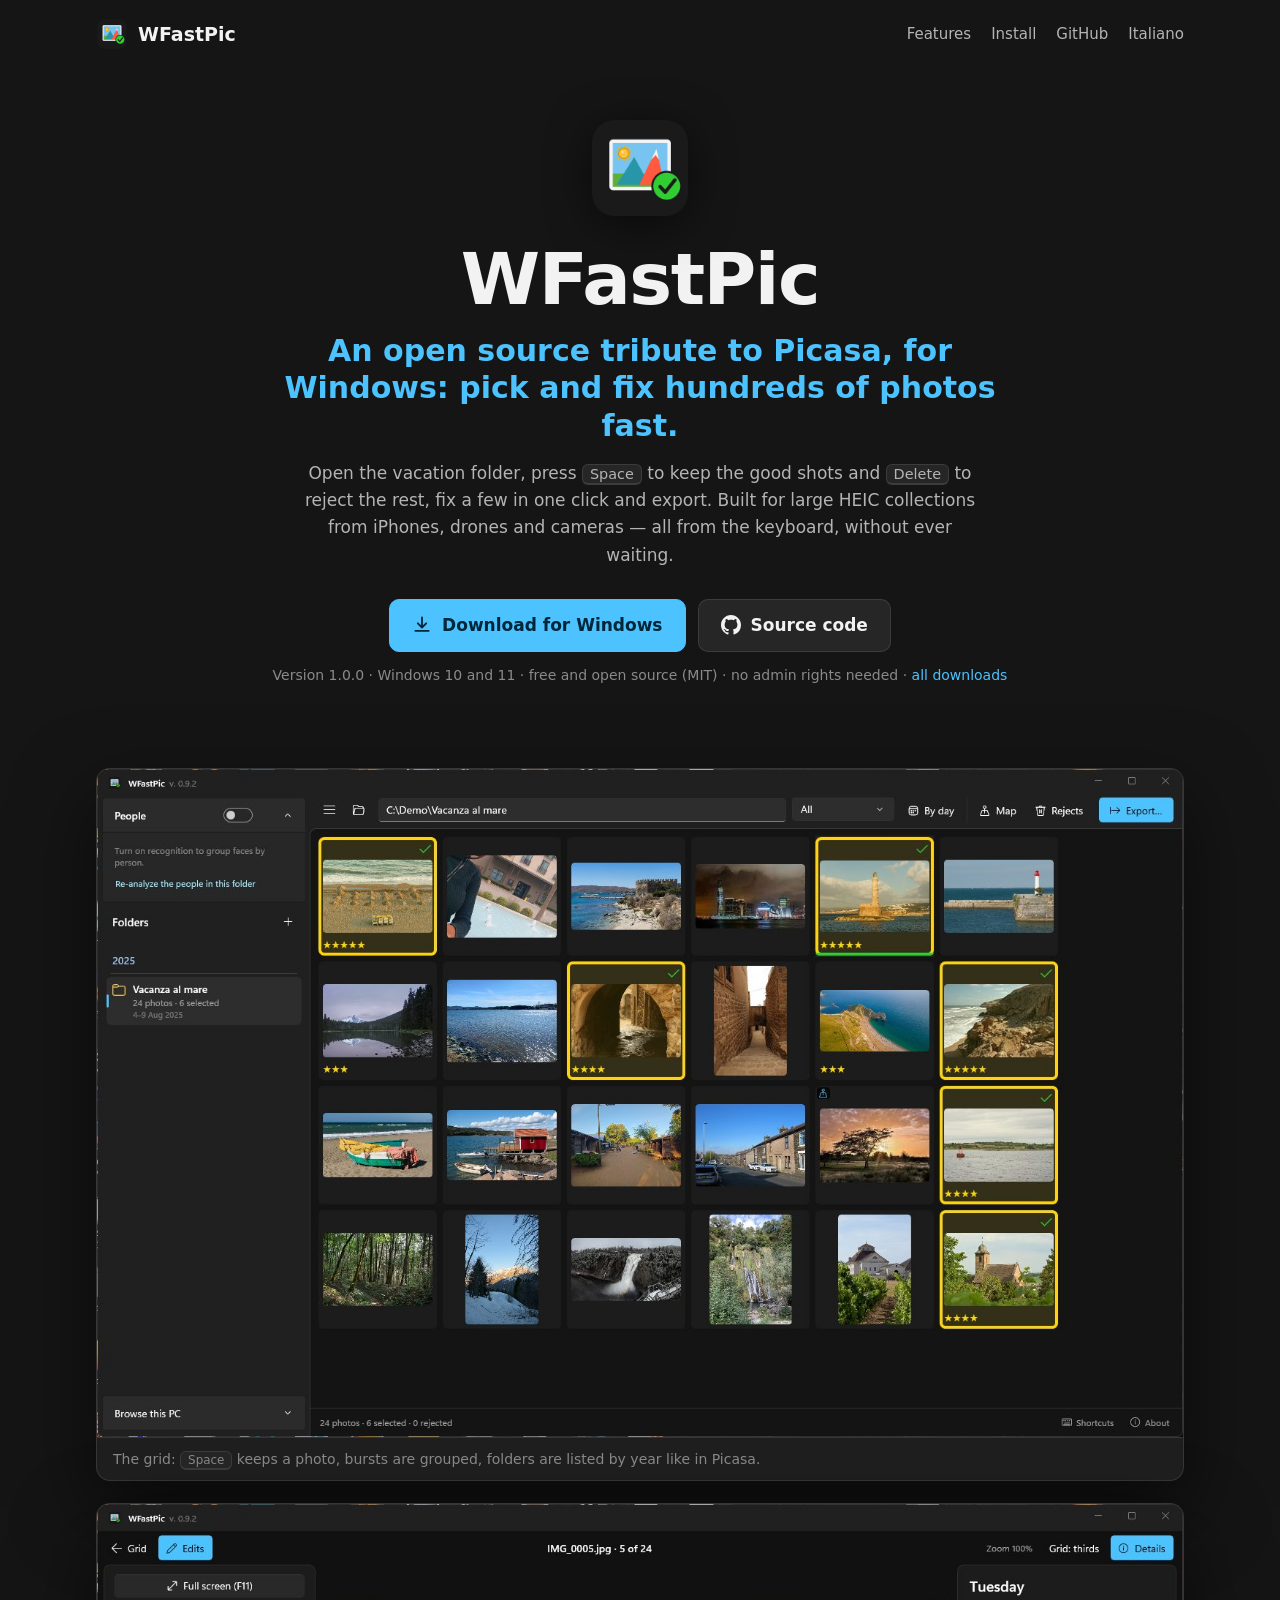
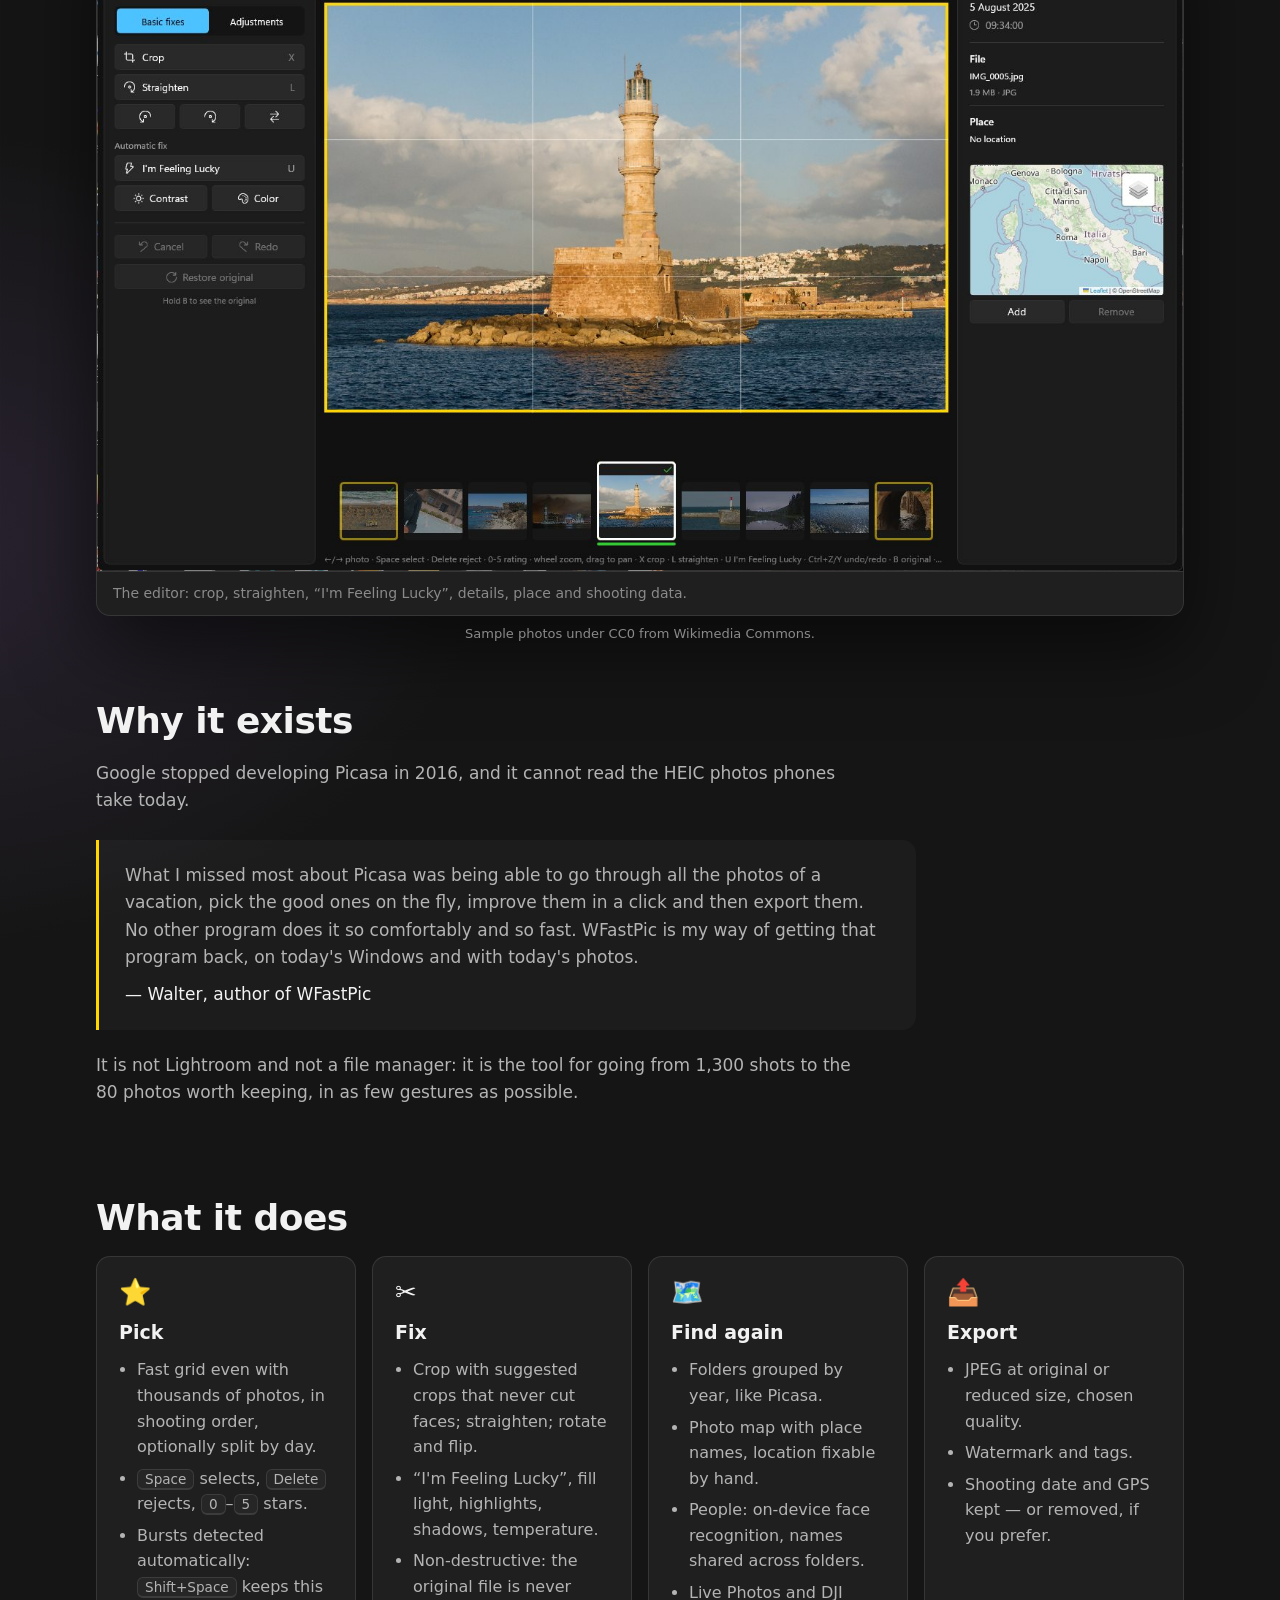
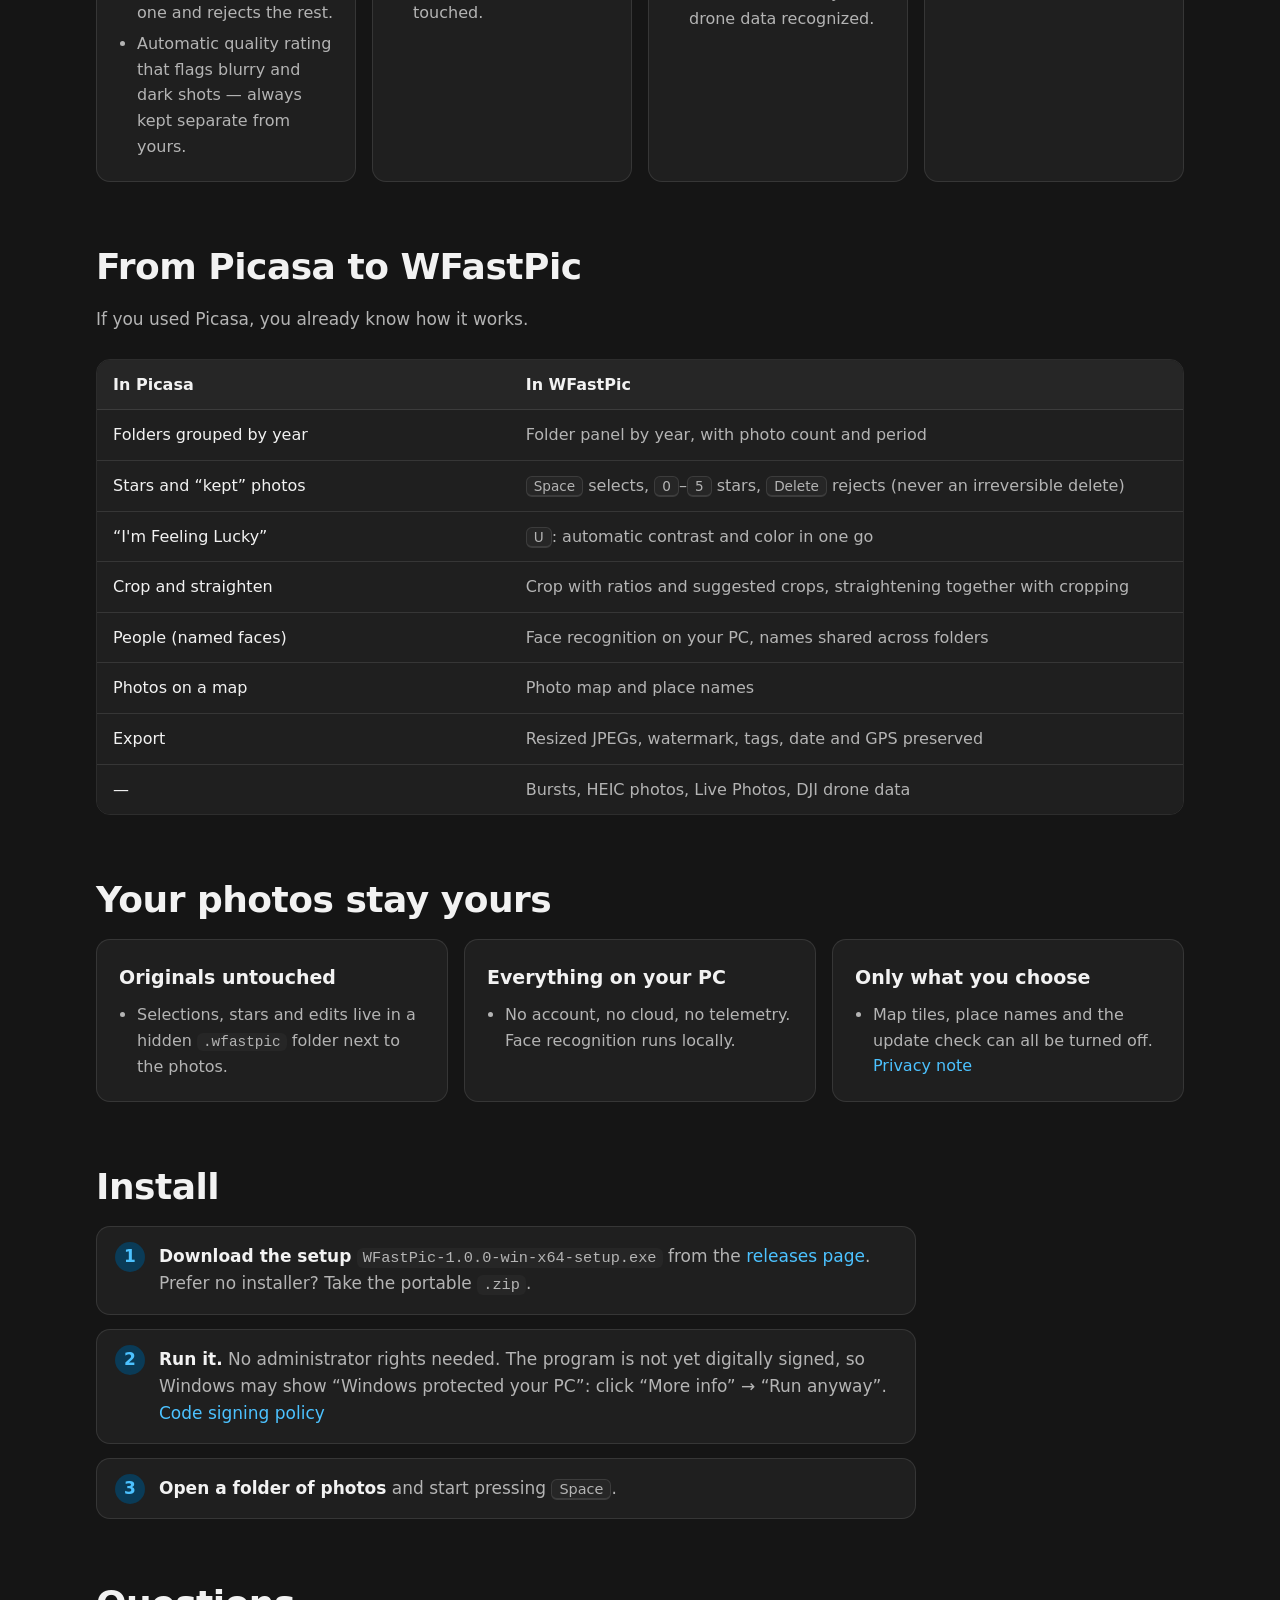
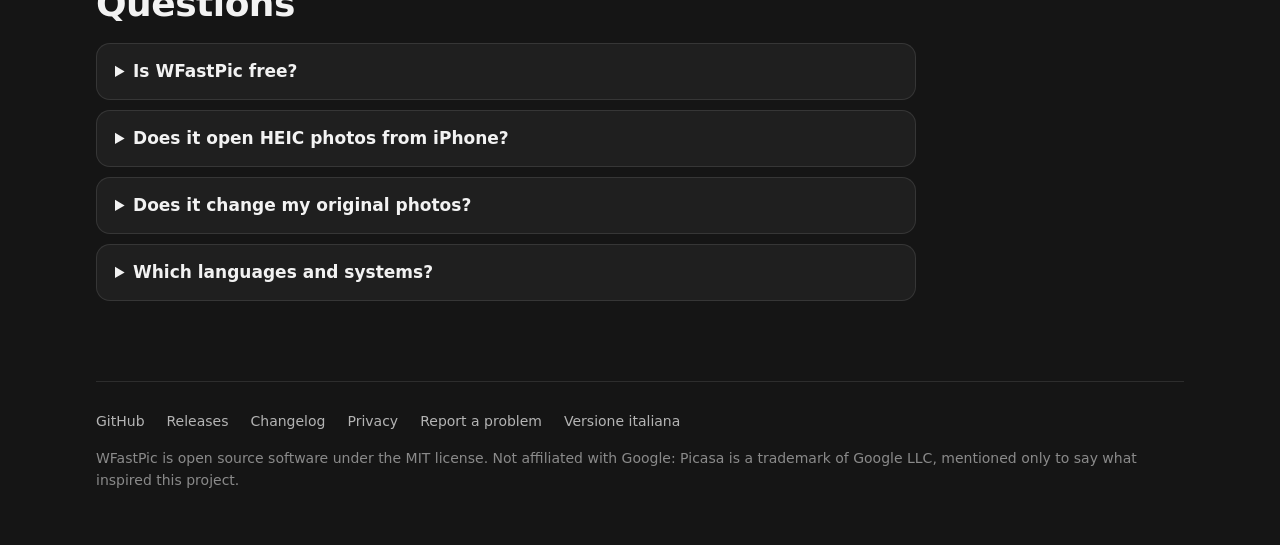
==== index.html @ cd2a47a8 "Sito statico wfastpic.walterdev.eu (EN/IT) Branch orfano con solo il sito, servito dal webhook del V" ====
<!doctype html>
<html lang="en">
<head>
<meta charset="utf-8">
<meta name="viewport" content="width=device-width, initial-scale=1">
<title>WFastPic – Free Picasa alternative for Windows, fast HEIC photo culling</title>
<meta name="description" content="WFastPic is a free, open source tribute to Google Picasa for Windows 10 and 11: pick the best of hundreds of HEIC photos with the keyboard, fix them in one click and export. No account, no cloud.">
<link rel="canonical" href="https://wfastpic.walterdev.eu/">
<link rel="alternate" hreflang="en" href="https://wfastpic.walterdev.eu/">
<link rel="alternate" hreflang="it" href="https://wfastpic.walterdev.eu/it/">
<link rel="alternate" hreflang="x-default" href="https://wfastpic.walterdev.eu/">
<link rel="icon" href="img/icon.ico" sizes="any">
<link rel="icon" href="img/icon-256.png" type="image/png">
<link rel="apple-touch-icon" href="img/icon-256.png">
<meta name="theme-color" content="#151515">
<meta property="og:type" content="website">
<meta property="og:site_name" content="WFastPic">
<meta property="og:title" content="WFastPic – Free Picasa alternative for Windows">
<meta property="og:description" content="Pick and fix hundreds of HEIC photos fast, from the keyboard. Open source, for Windows 10 and 11.">
<meta property="og:url" content="https://wfastpic.walterdev.eu/">
<meta property="og:image" content="https://wfastpic.walterdev.eu/img/social-preview.jpg">
<meta property="og:image:width" content="1280">
<meta property="og:image:height" content="640">
<meta property="og:locale" content="en_GB">
<meta property="og:locale:alternate" content="it_IT">
<meta name="twitter:card" content="summary_large_image">
<link rel="stylesheet" href="style.css">
<script type="application/ld+json">
{
  "@context": "https://schema.org",
  "@type": "SoftwareApplication",
  "name": "WFastPic",
  "alternateName": "W FastPic",
  "description": "Free, open source tribute to Google Picasa for Windows: fast photo culling, quick fixes and export for large HEIC photo collections.",
  "applicationCategory": "MultimediaApplication",
  "applicationSubCategory": "Photo viewer and organizer",
  "operatingSystem": "Windows 10, Windows 11",
  "softwareVersion": "1.0.0",
  "url": "https://wfastpic.walterdev.eu/",
  "downloadUrl": "https://github.com/Walt7/WFastPic/releases/latest",
  "installUrl": "https://github.com/Walt7/WFastPic/releases/latest",
  "codeRepository": "https://github.com/Walt7/WFastPic",
  "license": "https://opensource.org/licenses/MIT",
  "isAccessibleForFree": true,
  "inLanguage": ["en", "it"],
  "image": "https://wfastpic.walterdev.eu/img/icon-512.png",
  "screenshot": [
    "https://wfastpic.walterdev.eu/img/screenshot-en-griglia.jpg",
    "https://wfastpic.walterdev.eu/img/screenshot-en-editor.jpg"
  ],
  "offers": { "@type": "Offer", "price": "0", "priceCurrency": "EUR" },
  "author": { "@type": "Person", "name": "Walter", "url": "https://github.com/Walt7" }
}
</script>
</head>
<body>
<div class="contenitore">

<header class="barra">
  <a class="marchio" href="./"><img src="img/icon-256.png" width="32" height="32" alt="">WFastPic</a>
  <nav>
    <a class="facoltativo" href="#features">Features</a>
    <a class="facoltativo" href="#install">Install</a>
    <a href="https://github.com/Walt7/WFastPic">GitHub</a>
    <a href="it/" hreflang="it" lang="it">Italiano</a>
  </nav>
</header>

<main>
<div class="apertura">
  <img class="logo" src="img/icon-512.png" width="104" height="104" alt="WFastPic logo">
  <h1>WFastPic</h1>
  <p class="slogan">An open source tribute to Picasa, for Windows: pick and fix hundreds of photos fast.</p>
  <p class="sotto">Open the vacation folder, press <kbd>Space</kbd> to keep the good shots and <kbd>Delete</kbd> to reject the rest, fix a few in one click and export. Built for large HEIC collections from iPhones, drones and cameras — all from the keyboard, without ever waiting.</p>
  <div class="azioni">
    <a class="pulsante primario" href="https://github.com/Walt7/WFastPic/releases/download/v1.0.0/WFastPic-1.0.0-win-x64-setup.exe">
      <svg viewBox="0 0 24 24" fill="none" stroke="currentColor" stroke-width="2.2" stroke-linecap="round" stroke-linejoin="round" aria-hidden="true"><path d="M12 3v12m0 0-5-5m5 5 5-5M4 19h16"/></svg>
      Download for Windows
    </a>
    <a class="pulsante" href="https://github.com/Walt7/WFastPic">
      <svg viewBox="0 0 16 16" fill="currentColor" aria-hidden="true"><path d="M8 0C3.58 0 0 3.58 0 8c0 3.54 2.29 6.53 5.47 7.59.4.07.55-.17.55-.38 0-.19-.01-.82-.01-1.49-2.01.37-2.53-.49-2.69-.94-.09-.23-.48-.94-.82-1.13-.28-.15-.68-.52-.01-.53.63-.01 1.08.58 1.23.82.72 1.21 1.87.87 2.33.66.07-.52.28-.87.51-1.07-1.78-.2-3.64-.89-3.64-3.95 0-.87.31-1.59.82-2.15-.08-.2-.36-1.02.08-2.12 0 0 .67-.21 2.2.82.64-.18 1.32-.27 2-.27.68 0 1.36.09 2 .27 1.53-1.04 2.2-.82 2.2-.82.44 1.1.16 1.92.08 2.12.51.56.82 1.27.82 2.15 0 3.07-1.87 3.75-3.65 3.95.29.25.54.73.54 1.48 0 1.07-.01 1.93-.01 2.2 0 .21.15.46.55.38A8.013 8.013 0 0 0 16 8c0-4.42-3.58-8-8-8Z"/></svg>
      Source code
    </a>
  </div>
  <p class="dettagli-download">Version 1.0.0 · Windows 10 and 11 · free and open source (MIT) · no admin rights needed · <a href="https://github.com/Walt7/WFastPic/releases/latest">all downloads</a></p>
</div>

<div class="schermate">
  <figure class="schermata">
    <img src="img/screenshot-en-griglia.jpg" width="1486" height="913" alt="WFastPic grid: selected photos outlined in yellow, star ratings and the folders panel grouped by year">
    <figcaption>The grid: <kbd>Space</kbd> keeps a photo, bursts are grouped, folders are listed by year like in Picasa.</figcaption>
  </figure>
  <figure class="schermata">
    <img src="img/screenshot-en-editor.jpg" width="1486" height="913" loading="lazy" alt="WFastPic editor: edits panel on the left, photo details and mini-map on the right, thumbnail strip below">
    <figcaption>The editor: crop, straighten, “I'm Feeling Lucky”, details, place and shooting data.</figcaption>
  </figure>
</div>
<p class="crediti">Sample photos under CC0 from Wikimedia Commons.</p>

<section id="why">
  <h2>Why it exists</h2>
  <p class="intro">Google stopped developing Picasa in 2016, and it cannot read the HEIC photos phones take today.</p>
  <blockquote class="citazione">
    What I missed most about Picasa was being able to go through all the photos of a vacation, pick the good ones on the fly, improve them in a click and then export them. No other program does it so comfortably and so fast. WFastPic is my way of getting that program back, on today's Windows and with today's photos.
    <cite>— Walter, author of WFastPic</cite>
  </blockquote>
  <p class="intro" style="margin-top:22px">It is not Lightroom and not a file manager: it is the tool for going from 1,300 shots to the 80 photos worth keeping, in as few gestures as possible.</p>
</section>

<section id="features">
  <h2>What it does</h2>
  <div class="schede">
    <div class="scheda">
      <div class="icona" aria-hidden="true">⭐</div>
      <h3>Pick</h3>
      <ul>
        <li>Fast grid even with thousands of photos, in shooting order, optionally split by day.</li>
        <li><kbd>Space</kbd> selects, <kbd>Delete</kbd> rejects, <kbd>0</kbd>–<kbd>5</kbd> stars.</li>
        <li>Bursts detected automatically: <kbd>Shift+Space</kbd> keeps this one and rejects the rest.</li>
        <li>Automatic quality rating that flags blurry and dark shots — always kept separate from yours.</li>
      </ul>
    </div>
    <div class="scheda">
      <div class="icona" aria-hidden="true">✂️</div>
      <h3>Fix</h3>
      <ul>
        <li>Crop with suggested crops that never cut faces; straighten; rotate and flip.</li>
        <li>“I'm Feeling Lucky”, fill light, highlights, shadows, temperature.</li>
        <li>Non-destructive: the original file is never touched.</li>
      </ul>
    </div>
    <div class="scheda">
      <div class="icona" aria-hidden="true">🗺️</div>
      <h3>Find again</h3>
      <ul>
        <li>Folders grouped by year, like Picasa.</li>
        <li>Photo map with place names, location fixable by hand.</li>
        <li>People: on-device face recognition, names shared across folders.</li>
        <li>Live Photos and DJI drone data recognized.</li>
      </ul>
    </div>
    <div class="scheda">
      <div class="icona" aria-hidden="true">📤</div>
      <h3>Export</h3>
      <ul>
        <li>JPEG at original or reduced size, chosen quality.</li>
        <li>Watermark and tags.</li>
        <li>Shooting date and GPS kept — or removed, if you prefer.</li>
      </ul>
    </div>
  </div>
</section>

<section id="picasa">
  <h2>From Picasa to WFastPic</h2>
  <p class="intro">If you used Picasa, you already know how it works.</p>
  <div class="tabella-scorre">
    <table>
      <thead><tr><th>In Picasa</th><th>In WFastPic</th></tr></thead>
      <tbody>
        <tr><td>Folders grouped by year</td><td>Folder panel by year, with photo count and period</td></tr>
        <tr><td>Stars and “kept” photos</td><td><kbd>Space</kbd> selects, <kbd>0</kbd>–<kbd>5</kbd> stars, <kbd>Delete</kbd> rejects (never an irreversible delete)</td></tr>
        <tr><td>“I'm Feeling Lucky”</td><td><kbd>U</kbd>: automatic contrast and color in one go</td></tr>
        <tr><td>Crop and straighten</td><td>Crop with ratios and suggested crops, straightening together with cropping</td></tr>
        <tr><td>People (named faces)</td><td>Face recognition on your PC, names shared across folders</td></tr>
        <tr><td>Photos on a map</td><td>Photo map and place names</td></tr>
        <tr><td>Export</td><td>Resized JPEGs, watermark, tags, date and GPS preserved</td></tr>
        <tr><td>—</td><td>Bursts, HEIC photos, Live Photos, DJI drone data</td></tr>
      </tbody>
    </table>
  </div>
</section>

<section id="privacy">
  <h2>Your photos stay yours</h2>
  <div class="schede">
    <div class="scheda"><h3>Originals untouched</h3><ul><li>Selections, stars and edits live in a hidden <code>.wfastpic</code> folder next to the photos.</li></ul></div>
    <div class="scheda"><h3>Everything on your PC</h3><ul><li>No account, no cloud, no telemetry. Face recognition runs locally.</li></ul></div>
    <div class="scheda"><h3>Only what you choose</h3><ul><li>Map tiles, place names and the update check can all be turned off. <a href="https://github.com/Walt7/WFastPic/blob/master/PRIVACY.en.md">Privacy note</a></li></ul></div>
  </div>
</section>

<section id="install">
  <h2>Install</h2>
  <ol class="passi">
    <li><strong>Download the setup</strong> <code>WFastPic-1.0.0-win-x64-setup.exe</code> from the <a href="https://github.com/Walt7/WFastPic/releases/latest">releases page</a>. Prefer no installer? Take the portable <code>.zip</code>.</li>
    <li><strong>Run it.</strong> No administrator rights needed. The program is not yet digitally signed, so Windows may show “Windows protected your PC”: click “More info” → “Run anyway”. <a href="https://github.com/Walt7/WFastPic/blob/master/CODE_SIGNING.md">Code signing policy</a></li>
    <li><strong>Open a folder of photos</strong> and start pressing <kbd>Space</kbd>.</li>
  </ol>
</section>

<section id="faq" class="domande">
  <h2>Questions</h2>
  <details>
    <summary>Is WFastPic free?</summary>
    <p>Yes. It is open source under the MIT license, with no ads, no account and no paid version.</p>
  </details>
  <details>
    <summary>Does it open HEIC photos from iPhone?</summary>
    <p>Yes, it is built for them. Windows needs the HEIF and HEVC extensions, which are usually already installed; if photos do not open, get them from the Microsoft Store.</p>
  </details>
  <details>
    <summary>Does it change my original photos?</summary>
    <p>Never. Edits are saved as a recipe next to the photos and applied when you view or export. Rejects go to the Recycle Bin (with confirmation) or to a separate folder.</p>
  </details>
  <details>
    <summary>Which languages and systems?</summary>
    <p>English and Italian. Windows 10 (1809 or later) and Windows 11.</p>
  </details>
</section>
</main>

<footer>
  <div class="righe">
    <a href="https://github.com/Walt7/WFastPic">GitHub</a>
    <a href="https://github.com/Walt7/WFastPic/releases">Releases</a>
    <a href="https://github.com/Walt7/WFastPic/blob/master/CHANGELOG.en.md">Changelog</a>
    <a href="https://github.com/Walt7/WFastPic/blob/master/PRIVACY.en.md">Privacy</a>
    <a href="https://github.com/Walt7/WFastPic/issues">Report a problem</a>
    <a href="it/" hreflang="it" lang="it">Versione italiana</a>
  </div>
  <p>WFastPic is open source software under the MIT license. Not affiliated with Google: Picasa is a trademark of Google LLC, mentioned only to say what inspired this project.</p>
</footer>

</div>
</body>
</html>
---- style.css ----
:root {
  --sfondo: #151515;
  --card: #1f1f1f;
  --card-2: #262626;
  --bordo: rgba(255, 255, 255, .10);
  --testo: #f2f2f2;
  --tenue: #b4b4b4;
  --debole: #8a8a8a;
  --accento: #4cc2ff;
  --accento-scuro: #0a3b57;
  --giallo: #ffd600;
  --raggio: 14px;
  color-scheme: dark;
}

* { box-sizing: border-box; }

html { -webkit-text-size-adjust: 100%; }

body {
  margin: 0;
  font-family: "Segoe UI Variable Text", "Segoe UI", system-ui, -apple-system, Roboto, sans-serif;
  font-size: 17px;
  line-height: 1.6;
  color: var(--testo);
  background:
    radial-gradient(1100px 600px at 85% -10%, #26334a 0%, rgba(38, 51, 74, 0) 70%),
    radial-gradient(900px 600px at -10% 40%, #2b2433 0%, rgba(43, 36, 51, 0) 70%),
    var(--sfondo);
  background-repeat: no-repeat;
}

a { color: var(--accento); text-decoration: none; }
a:hover { text-decoration: underline; }

img { max-width: 100%; height: auto; display: block; }

kbd {
  font-family: inherit;
  font-size: .85em;
  padding: 1px 7px;
  border-radius: 6px;
  background: var(--card-2);
  border: 1px solid var(--bordo);
  border-bottom-width: 2px;
  white-space: nowrap;
}

.contenitore { max-width: 1120px; margin: 0 auto; padding: 0 16px; }

/* Barra in alto */
.barra {
  display: flex; align-items: center; justify-content: space-between;
  padding: 18px 0;
}
.marchio { display: flex; align-items: center; gap: 10px; color: var(--testo); font-weight: 600; font-size: 19px; }
.marchio:hover { text-decoration: none; }
.marchio img { width: 32px; height: 32px; }
.barra nav { display: flex; gap: 20px; font-size: 15px; }
.barra nav a { color: var(--tenue); }
.barra nav a:hover { color: var(--testo); text-decoration: none; }

/* Apertura */
.apertura { text-align: center; padding: 48px 0 32px; }
.apertura .logo { width: 104px; height: 104px; margin: 0 auto 22px; filter: drop-shadow(0 8px 22px rgba(0, 0, 0, .55)); }
h1 {
  font-family: "Segoe UI Variable Display", "Segoe UI", system-ui, sans-serif;
  font-size: clamp(42px, 8vw, 72px);
  line-height: 1.05;
  letter-spacing: -1.5px;
  margin: 0;
}
.slogan {
  font-size: clamp(21px, 3.4vw, 30px);
  font-weight: 600;
  line-height: 1.25;
  color: var(--accento);
  margin: 14px auto 0;
  max-width: 760px;
}
.sotto { color: var(--tenue); max-width: 680px; margin: 16px auto 0; }

.azioni { display: flex; flex-wrap: wrap; justify-content: center; gap: 12px; margin-top: 30px; }
.pulsante {
  display: inline-flex; align-items: center; gap: 10px;
  padding: 12px 22px;
  border-radius: 10px;
  font-weight: 600;
  font-size: 17px;
  border: 1px solid var(--bordo);
  background: var(--card-2);
  color: var(--testo);
}
.pulsante:hover { text-decoration: none; background: #303030; }
.pulsante.primario { background: var(--accento); border-color: var(--accento); color: #00263a; }
.pulsante.primario:hover { background: #7ad3ff; }
.pulsante svg { width: 20px; height: 20px; flex: none; }
.dettagli-download { margin-top: 12px; font-size: 14px; color: var(--debole); }

/* Screenshot */
.schermate { display: grid; gap: 22px; margin: 36px 0 8px; }
.schermata {
  margin: 0;
  border-radius: var(--raggio);
  overflow: hidden;
  border: 1px solid var(--bordo);
  box-shadow: 0 30px 80px rgba(0, 0, 0, .55);
  background: var(--card);
}
.schermata figcaption { padding: 10px 16px; font-size: 14px; color: var(--debole); border-top: 1px solid var(--bordo); }
.crediti { text-align: center; font-size: 13px; color: var(--debole); margin: 4px 0 0; }

/* Sezioni */
section { padding: 56px 0 8px; }
h2 {
  font-family: "Segoe UI Variable Display", "Segoe UI", system-ui, sans-serif;
  font-size: clamp(27px, 4vw, 36px);
  line-height: 1.15;
  letter-spacing: -.5px;
  margin: 0 0 18px;
}
h3 { font-size: 19px; margin: 0 0 10px; }
.intro { color: var(--tenue); max-width: 760px; margin: 0 0 26px; }

.citazione {
  margin: 0;
  padding: 22px 26px;
  border-left: 3px solid var(--giallo);
  background: rgba(255, 255, 255, .03);
  border-radius: 0 var(--raggio) var(--raggio) 0;
  color: var(--tenue);
  max-width: 820px;
}
.citazione cite { display: block; margin-top: 10px; font-style: normal; color: var(--testo); }

.schede { display: grid; grid-template-columns: repeat(auto-fit, minmax(240px, 1fr)); gap: 16px; }
.scheda {
  background: var(--card);
  border: 1px solid var(--bordo);
  border-radius: var(--raggio);
  padding: 22px;
}
.scheda ul { margin: 0; padding-left: 18px; color: var(--tenue); font-size: 16px; }
.scheda li + li { margin-top: 6px; }
.scheda .icona { font-size: 26px; line-height: 1; margin-bottom: 12px; }

.tabella-scorre { overflow-x: auto; border: 1px solid var(--bordo); border-radius: var(--raggio); }
table { width: 100%; border-collapse: collapse; font-size: 16px; min-width: 520px; }
th, td { text-align: left; padding: 12px 16px; border-bottom: 1px solid var(--bordo); vertical-align: top; }
th { background: var(--card-2); font-weight: 600; }
td { background: var(--card); color: var(--tenue); }
tr:last-child td { border-bottom: 0; }
td:first-child { color: var(--testo); width: 38%; }

.passi { counter-reset: passo; list-style: none; padding: 0; margin: 0; display: grid; gap: 14px; max-width: 820px; }
.passi li {
  counter-increment: passo;
  position: relative;
  padding: 16px 18px 16px 62px;
  background: var(--card);
  border: 1px solid var(--bordo);
  border-radius: var(--raggio);
  color: var(--tenue);
}
.passi li::before {
  content: counter(passo);
  position: absolute; left: 18px; top: 15px;
  width: 30px; height: 30px; border-radius: 50%;
  display: grid; place-items: center;
  background: var(--accento-scuro); color: var(--accento); font-weight: 700;
}
.passi strong { color: var(--testo); }
code {
  font-family: "Cascadia Code", Consolas, monospace;
  font-size: .9em;
  padding: 1px 6px;
  border-radius: 6px;
  background: var(--card-2);
}

.domande details {
  background: var(--card);
  border: 1px solid var(--bordo);
  border-radius: var(--raggio);
  padding: 14px 18px;
  max-width: 820px;
}
.domande details + details { margin-top: 10px; }
.domande summary { cursor: pointer; font-weight: 600; }
.domande p { color: var(--tenue); margin: 10px 0 0; }

/* Piede */
footer {
  margin-top: 72px;
  padding: 28px 0 40px;
  border-top: 1px solid var(--bordo);
  color: var(--debole);
  font-size: 14px;
}
footer .righe { display: flex; flex-wrap: wrap; gap: 8px 22px; margin-bottom: 10px; }
footer a { color: var(--tenue); }

@media (max-width: 640px) {
  body { font-size: 16px; }
  .barra nav a.facoltativo { display: none; }
  .apertura { padding-top: 28px; }
  .pulsante { width: 100%; justify-content: center; }
  section { padding-top: 44px; }
}
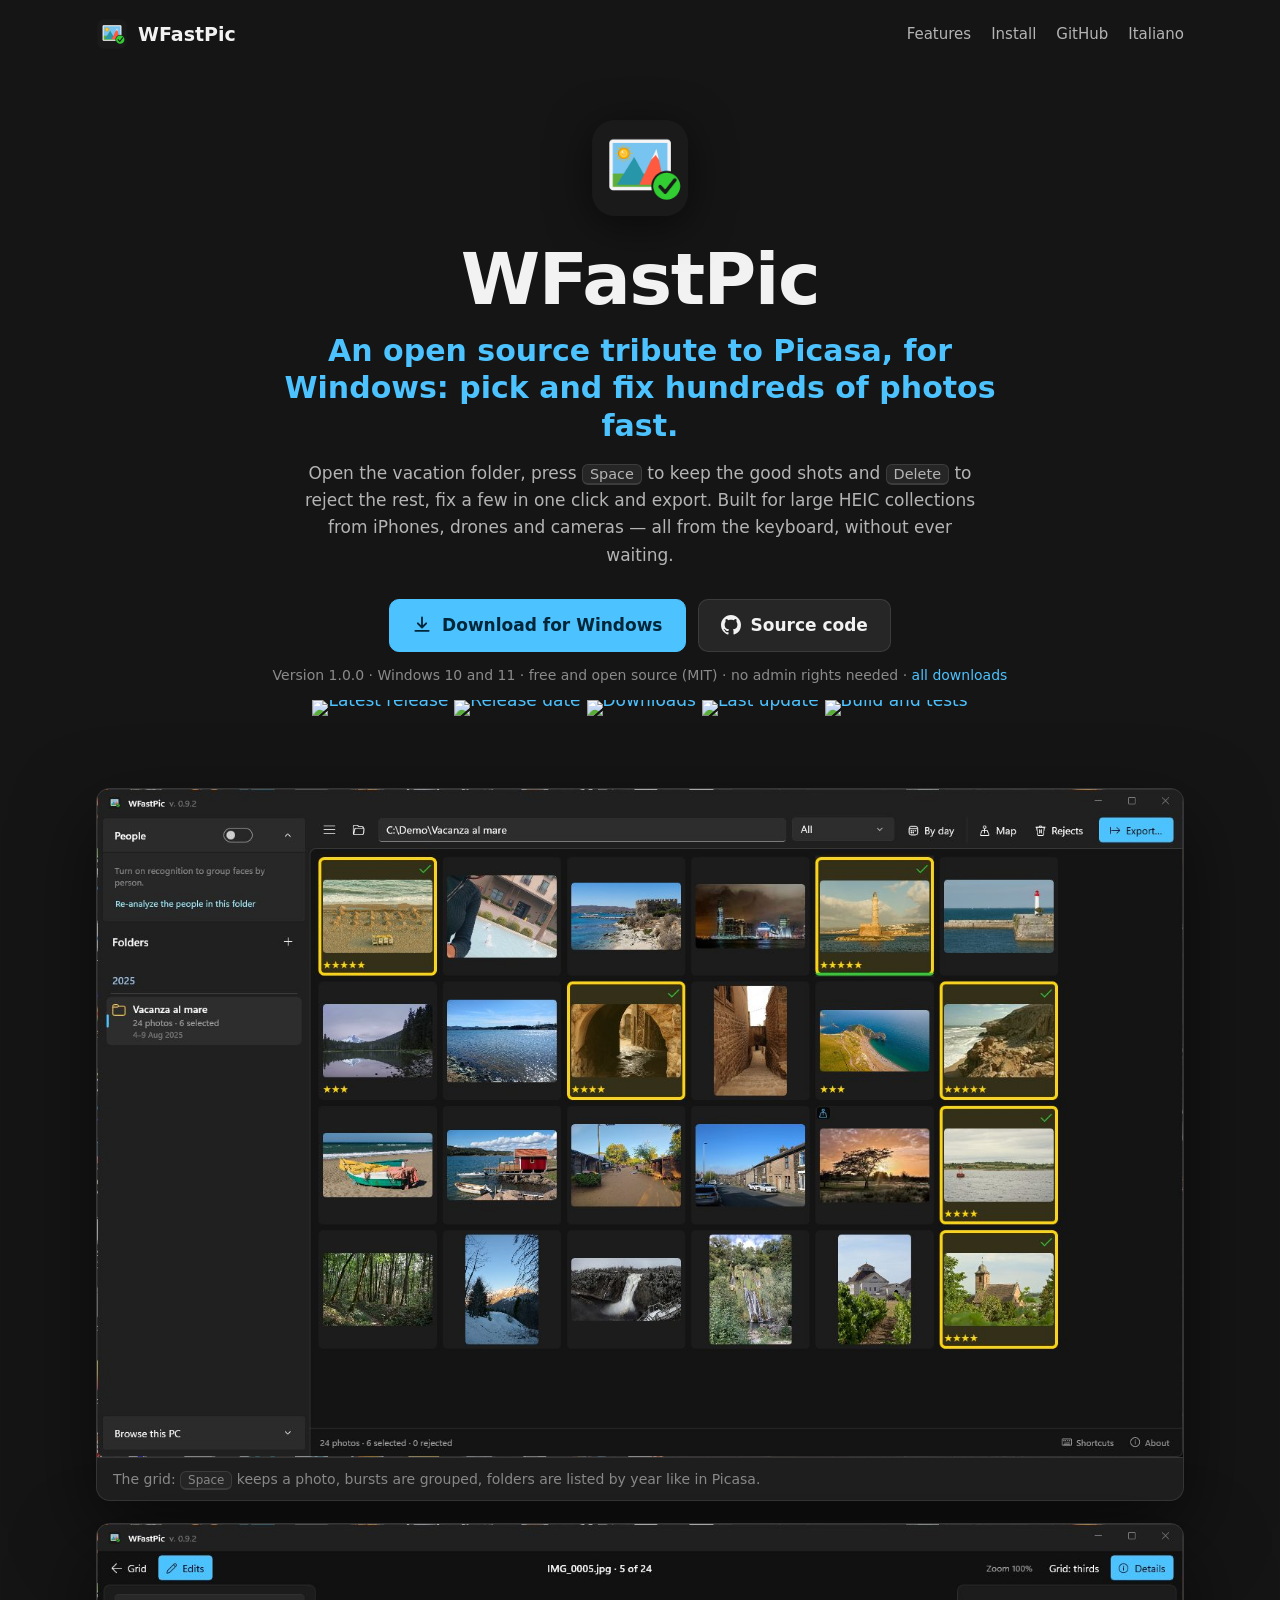
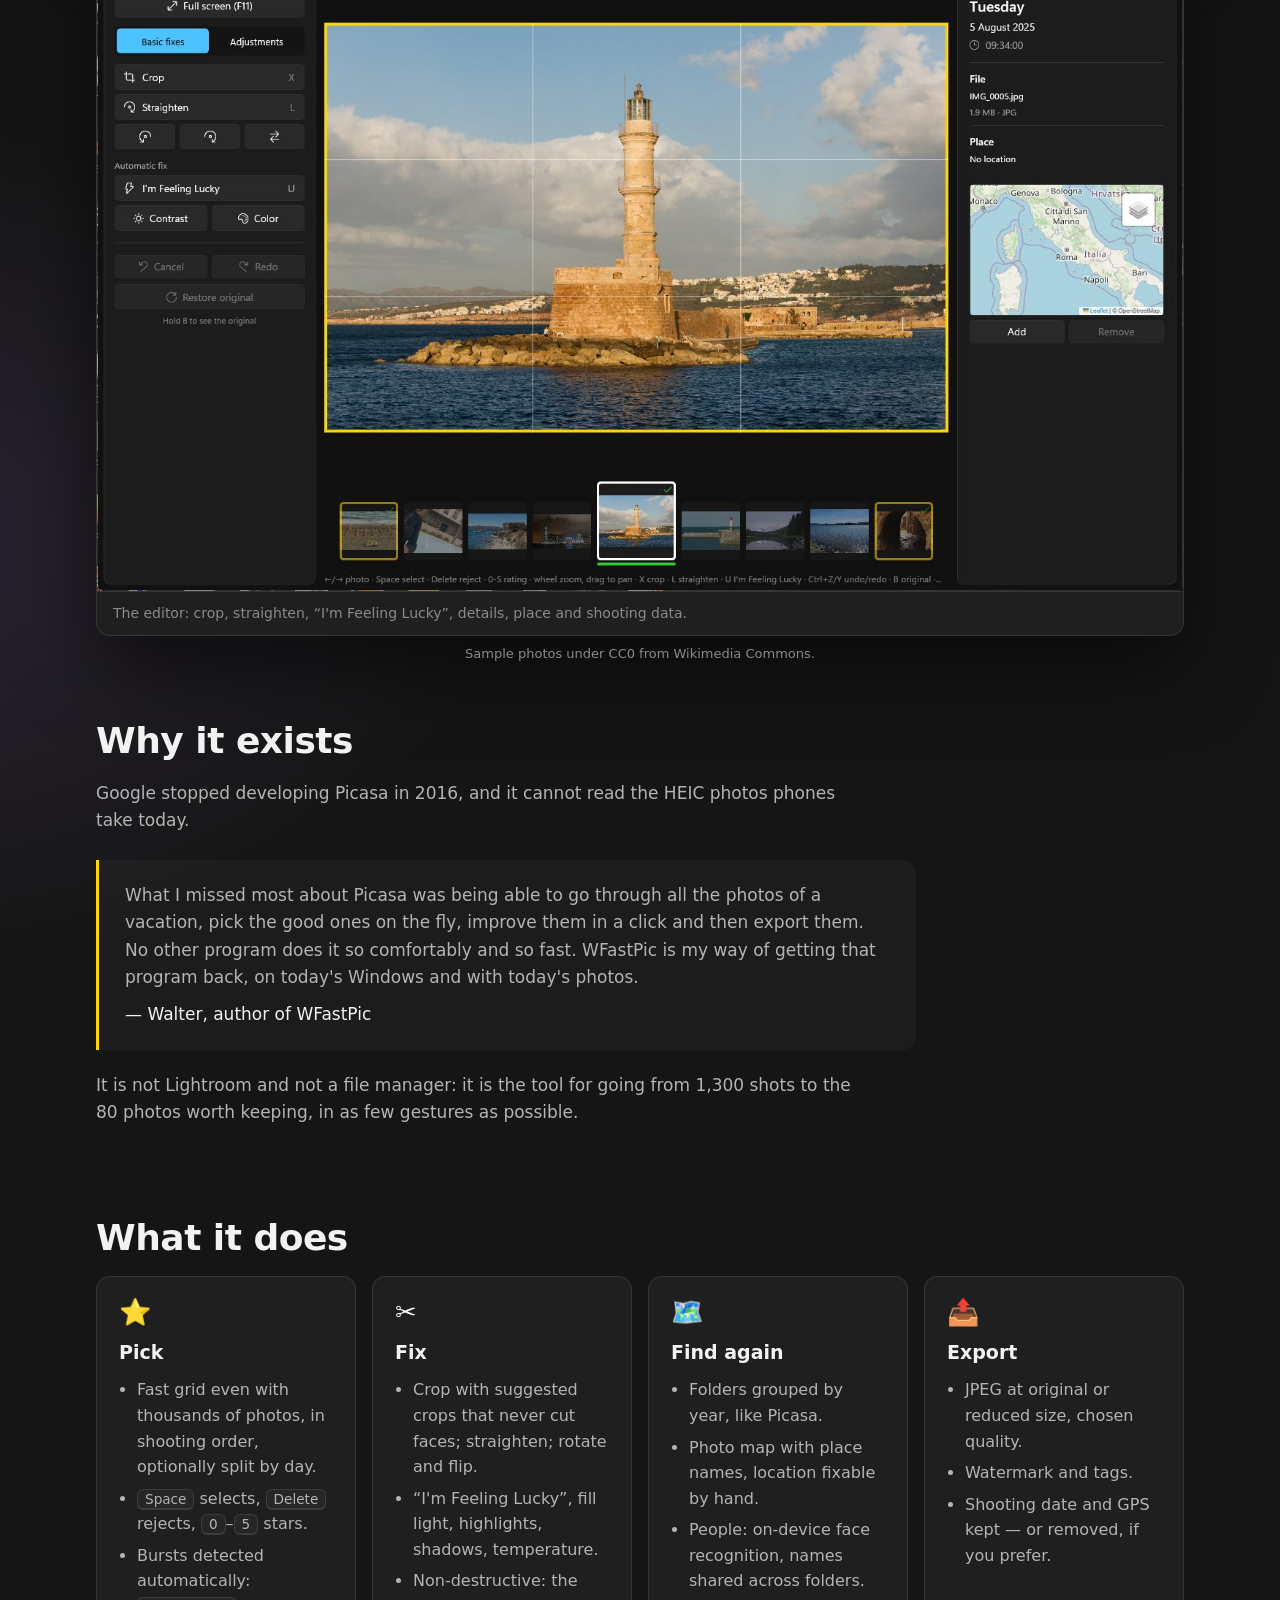
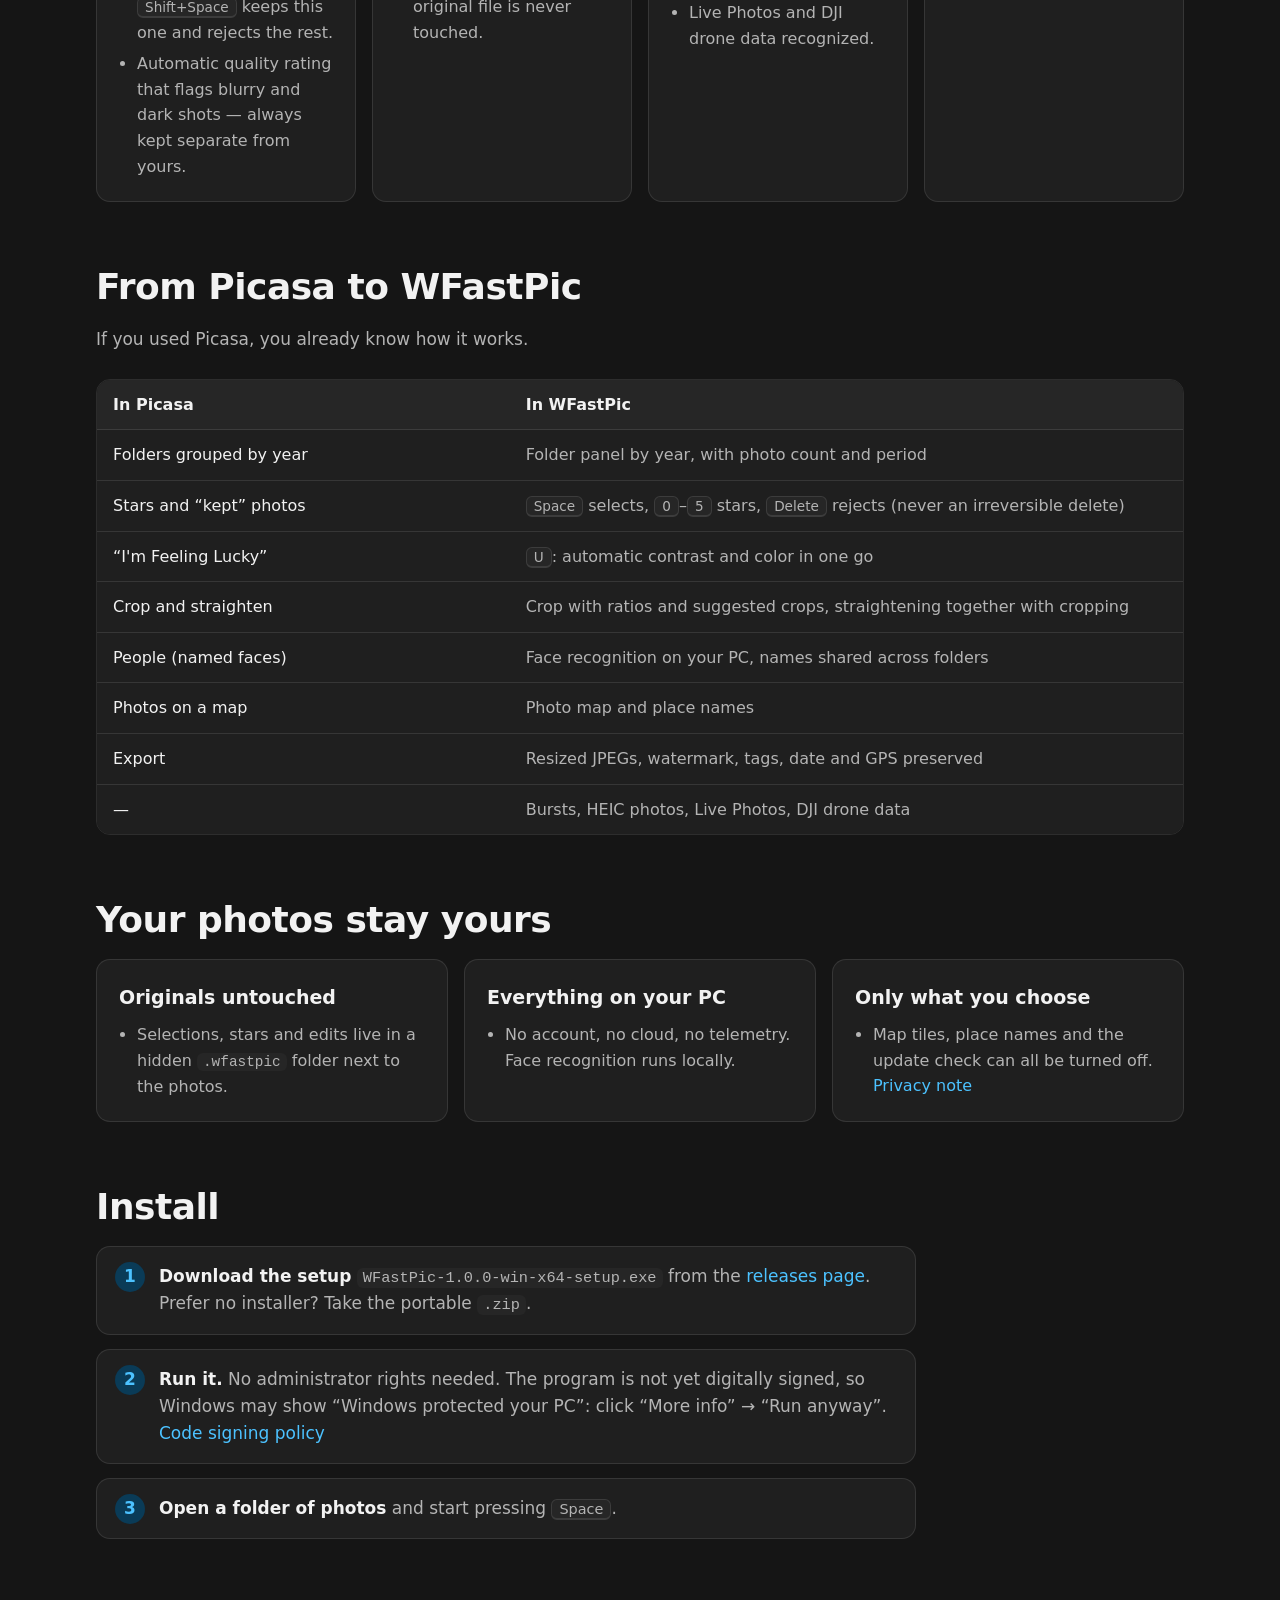
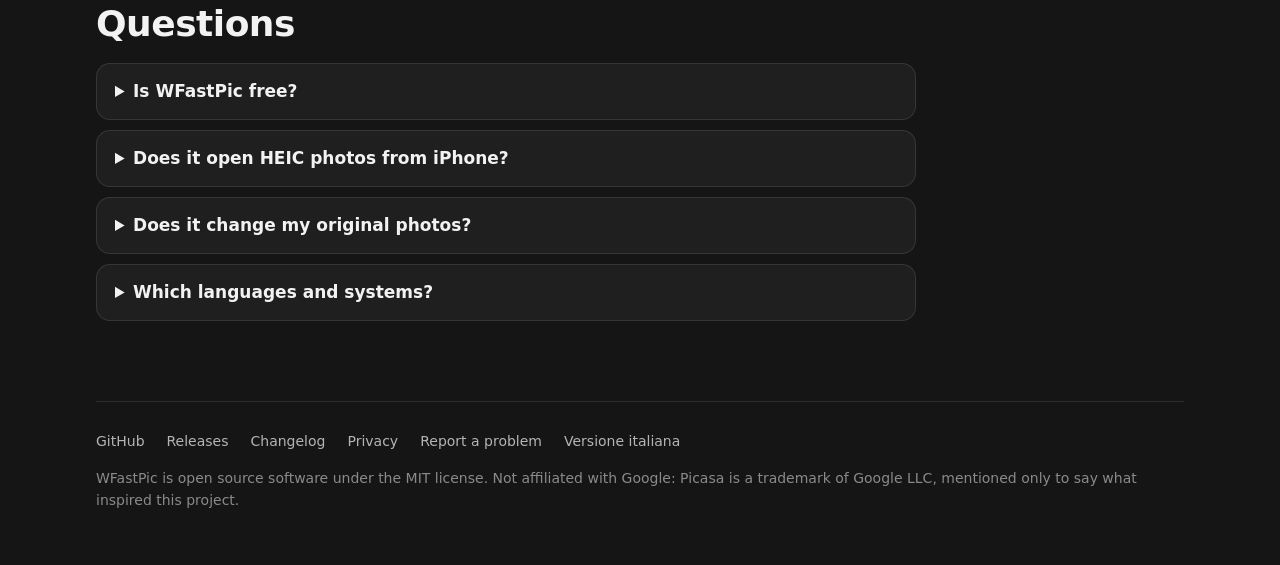
==== commit edda6f04: "Badge GitHub (versione, download, aggiornamenti, build) e date in italiano Co-Authored-By: Claude Op" ====
--- a/index.html
+++ b/index.html
@@ -83,6 +83,13 @@
     </a>
   </div>
   <p class="dettagli-download">Version 1.0.0 · Windows 10 and 11 · free and open source (MIT) · no admin rights needed · <a href="https://github.com/Walt7/WFastPic/releases/latest">all downloads</a></p>
+  <p class="badge">
+    <a href="https://github.com/Walt7/WFastPic/releases/latest"><img src="https://img.shields.io/github/v/release/Walt7/WFastPic?label=release&amp;color=2ea44f&amp;labelColor=2a2a2a" height="20" alt="Latest release"></a>
+    <a href="https://github.com/Walt7/WFastPic/releases/latest"><img src="https://img.shields.io/github/release-date/Walt7/WFastPic?label=released&amp;color=4cc2ff&amp;labelColor=2a2a2a" height="20" alt="Release date"></a>
+    <a href="https://github.com/Walt7/WFastPic/releases"><img src="https://img.shields.io/github/downloads/Walt7/WFastPic/total?label=downloads&amp;color=4cc2ff&amp;labelColor=2a2a2a" height="20" alt="Downloads"></a>
+    <a href="https://github.com/Walt7/WFastPic/commits/master"><img src="https://img.shields.io/github/last-commit/Walt7/WFastPic/master?label=last%20update&amp;color=4cc2ff&amp;labelColor=2a2a2a" height="20" alt="Last update"></a>
+    <a href="https://github.com/Walt7/WFastPic/actions/workflows/build.yml"><img src="https://img.shields.io/github/actions/workflow/status/Walt7/WFastPic/build.yml?branch=master&amp;label=build&amp;labelColor=2a2a2a" height="20" alt="Build and tests"></a>
+  </p>
 </div>
 
 <div class="schermate">
--- a/style.css
+++ b/style.css
@@ -207,3 +207,9 @@
   .pulsante { width: 100%; justify-content: center; }
   section { padding-top: 44px; }
 }
+
+.badge { display: flex; flex-wrap: wrap; justify-content: center; gap: 6px; margin: 14px 0 0; }
+.badge a { display: block; line-height: 0; }
+.badge a:hover { opacity: .85; }
+.badge img { height: 20px; width: auto; }
+.aggiornato { margin: 10px 0 0; font-size: 14px; color: var(--debole); }
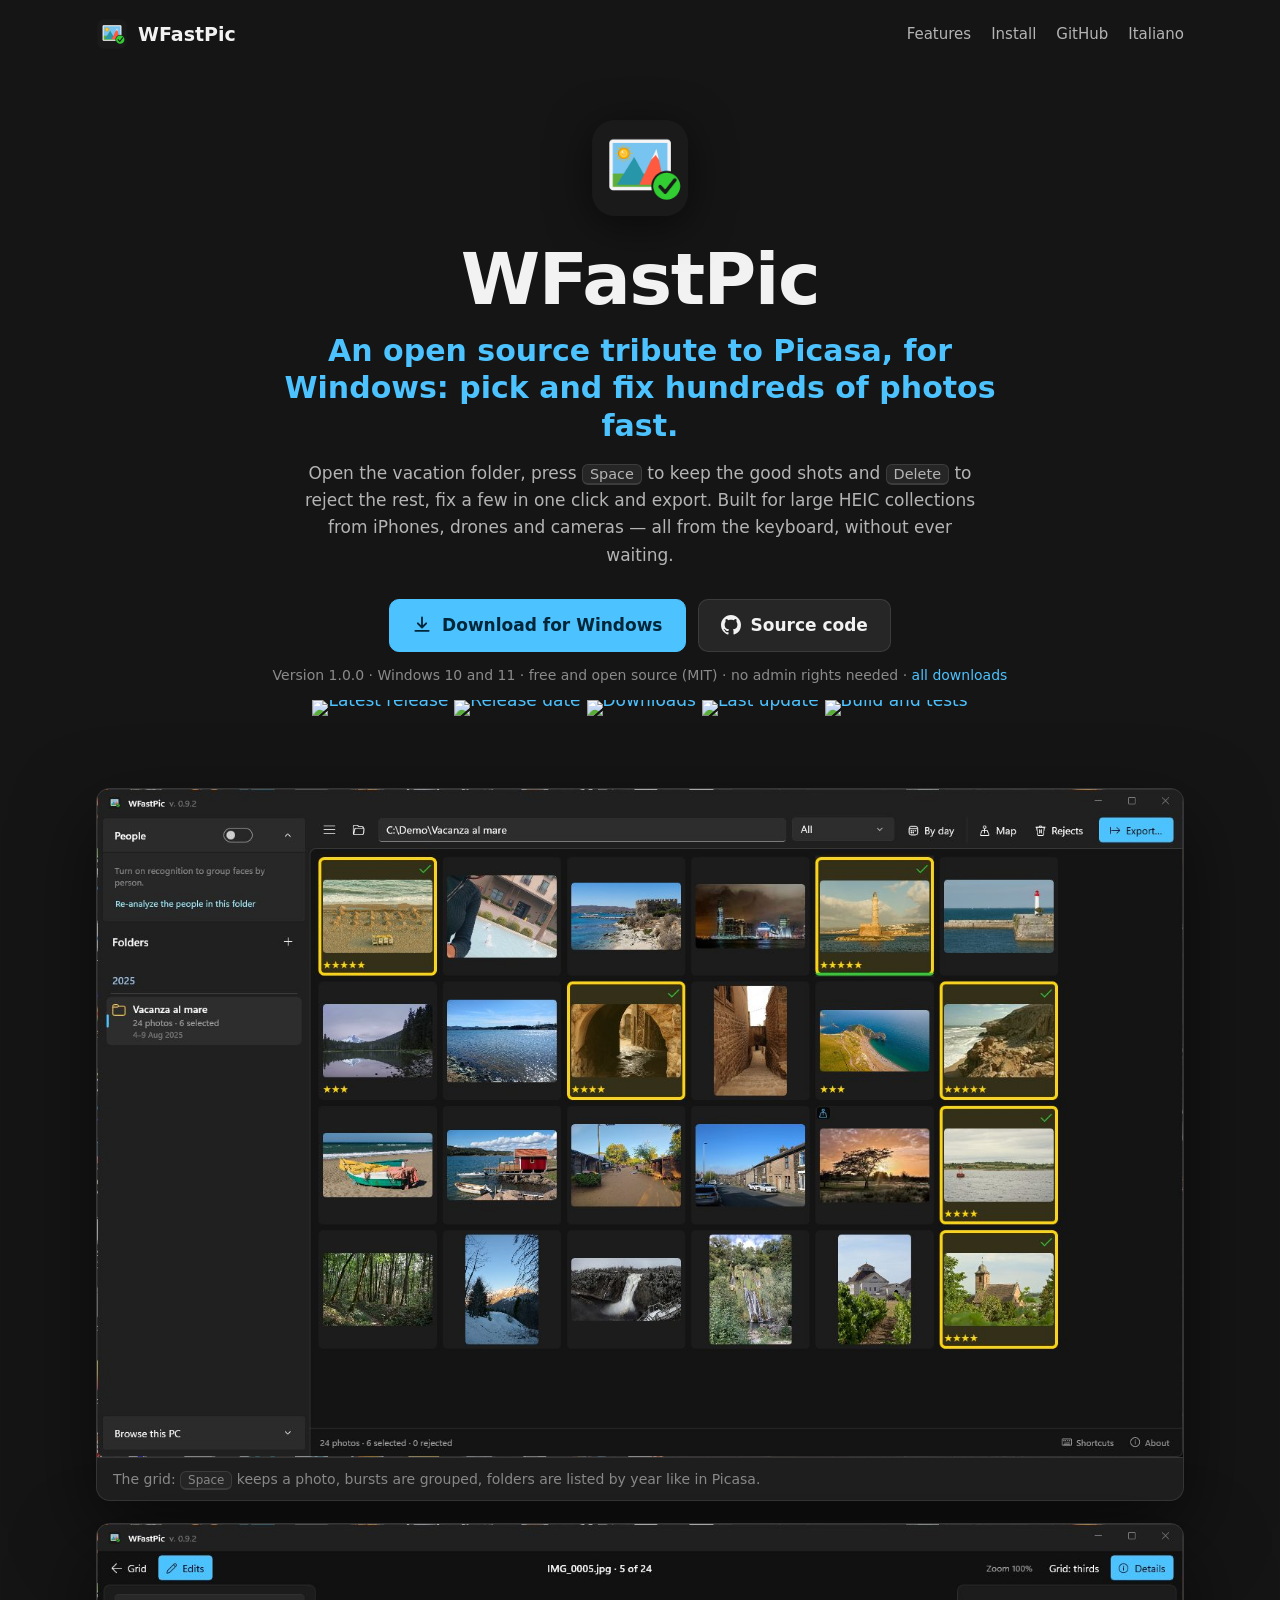
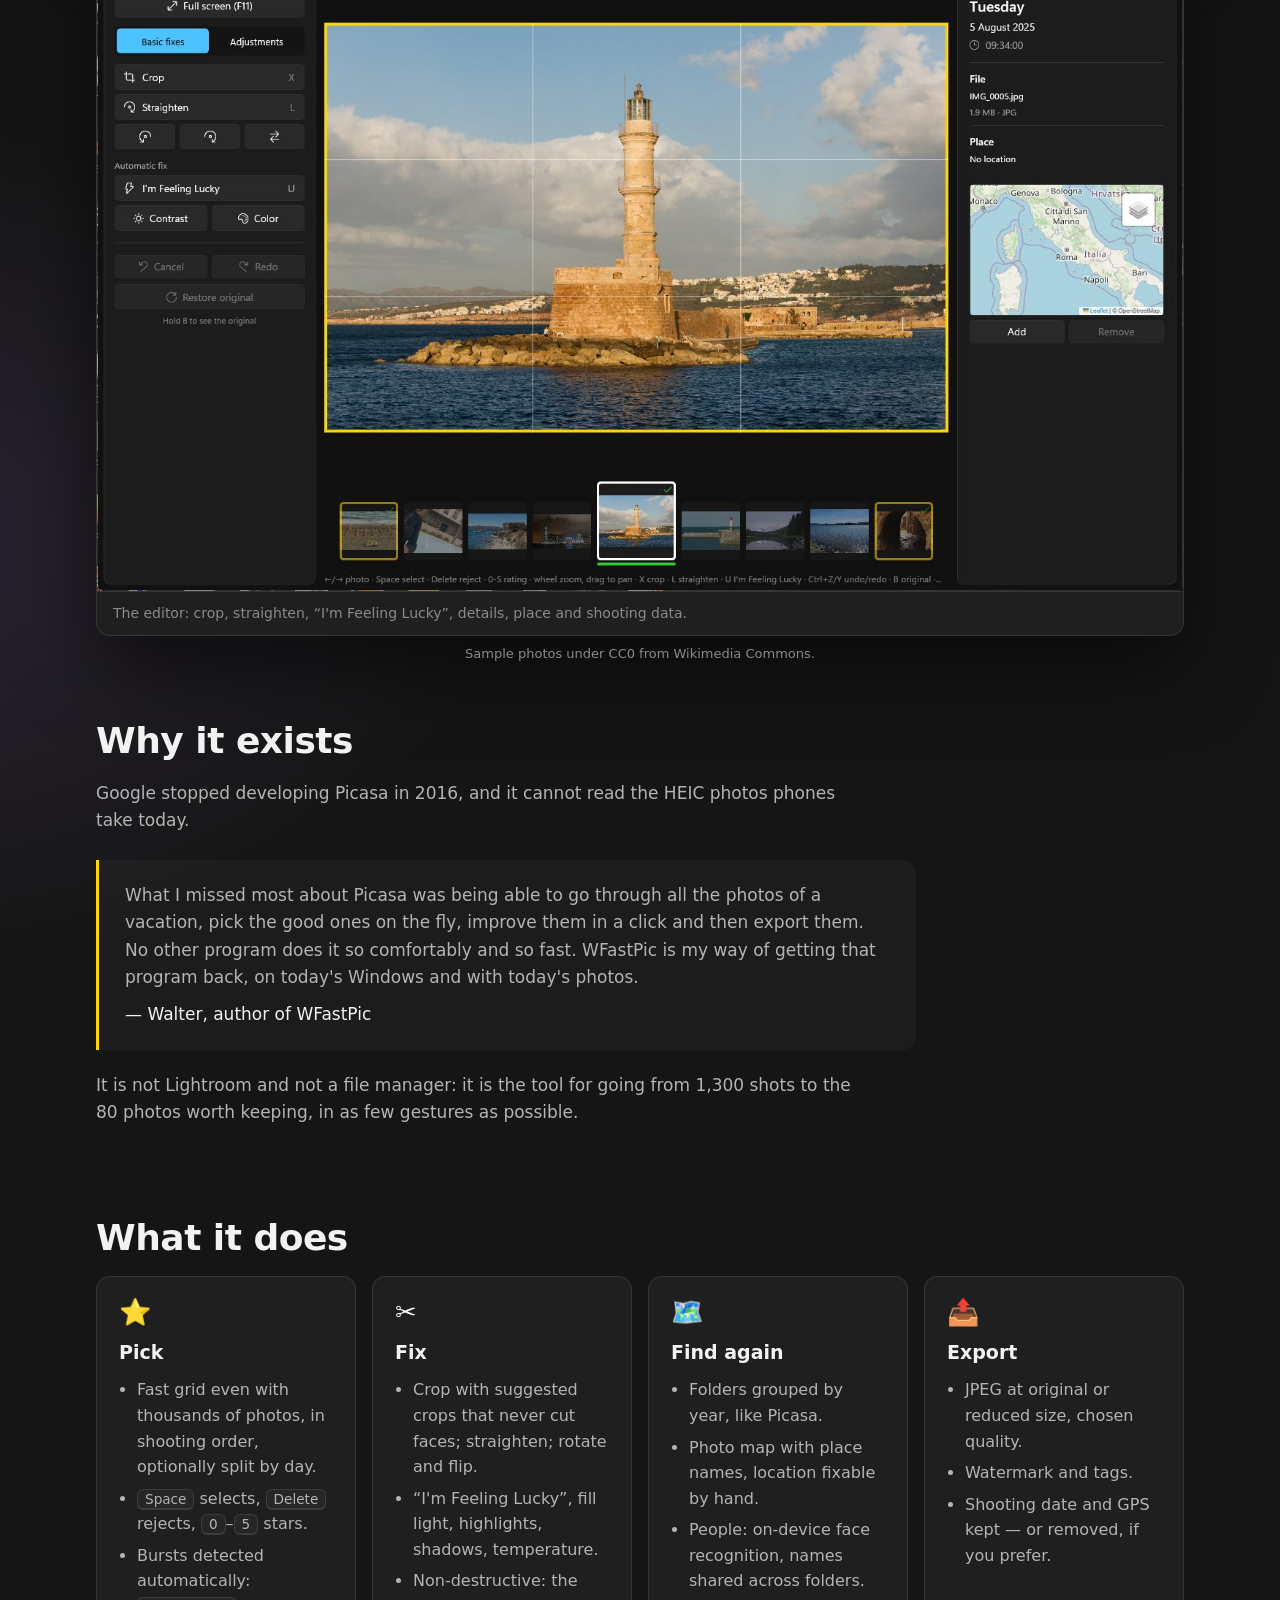
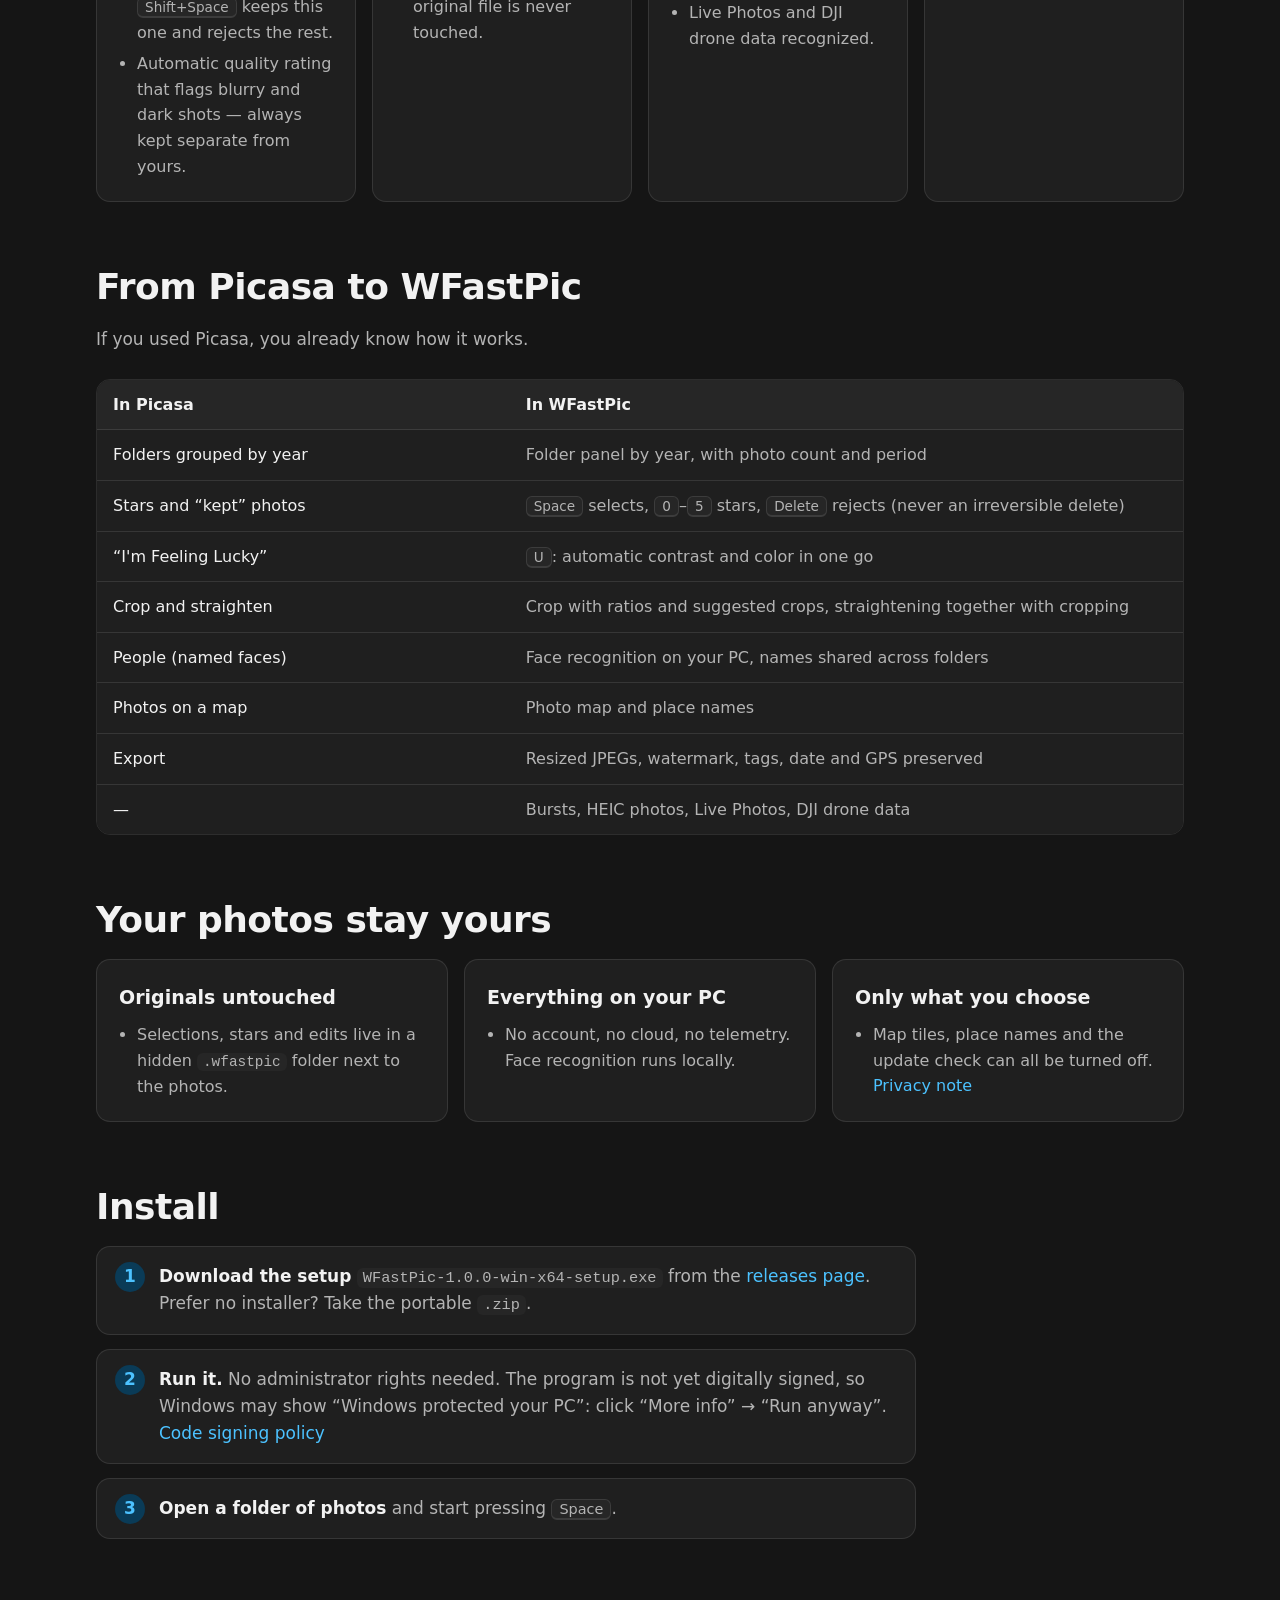
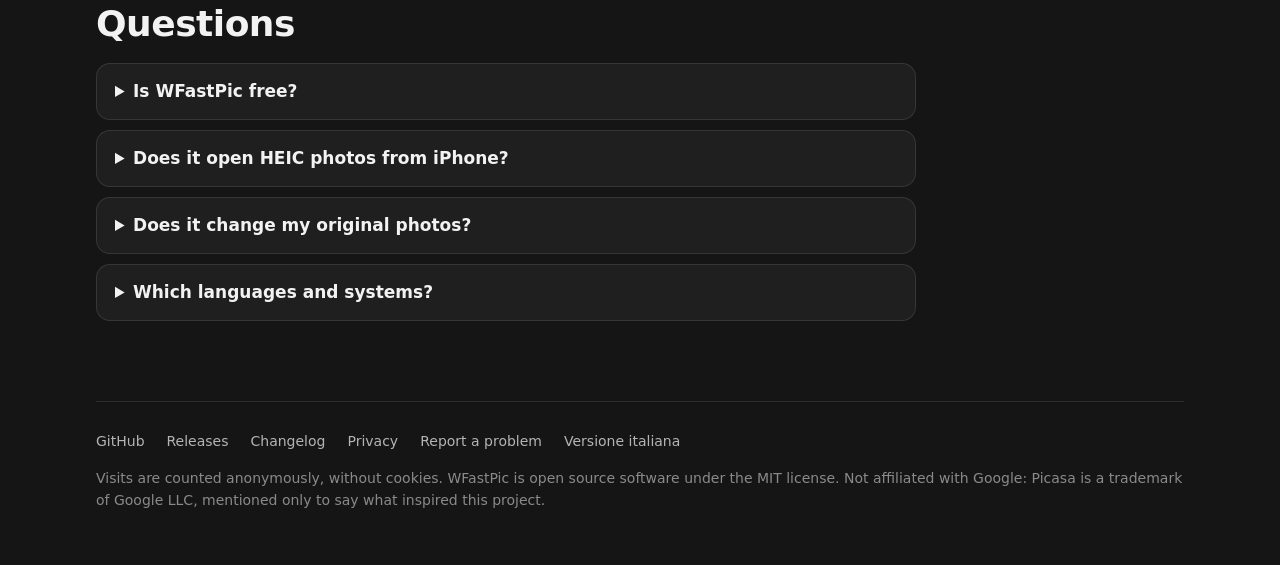
==== commit 5bff93df: "Contatore di visite anonimo: servizio Go + MySQL, ping dalle pagine, statistiche protette Co-Authore" ====
--- a/index.html
+++ b/index.html
@@ -18,12 +18,16 @@
 <meta property="og:title" content="WFastPic – Free Picasa alternative for Windows">
 <meta property="og:description" content="Pick and fix hundreds of HEIC photos fast, from the keyboard. Open source, for Windows 10 and 11.">
 <meta property="og:url" content="https://wfastpic.walterdev.eu/">
-<meta property="og:image" content="https://wfastpic.walterdev.eu/img/social-preview.jpg">
-<meta property="og:image:width" content="1280">
-<meta property="og:image:height" content="640">
+<meta property="og:image" content="https://wfastpic.walterdev.eu/img/anteprima-en.jpg">
+<meta property="og:image:secure_url" content="https://wfastpic.walterdev.eu/img/anteprima-en.jpg">
+<meta property="og:image:type" content="image/jpeg">
+<meta property="og:image:width" content="1200">
+<meta property="og:image:height" content="630">
+<meta property="og:image:alt" content="WFastPic logo with the slogan: the free Picasa alternative for Windows">
 <meta property="og:locale" content="en_GB">
 <meta property="og:locale:alternate" content="it_IT">
 <meta name="twitter:card" content="summary_large_image">
+<meta name="twitter:image" content="https://wfastpic.walterdev.eu/img/anteprima-en.jpg">
 <link rel="stylesheet" href="style.css">
 <script type="application/ld+json">
 {
@@ -226,9 +230,29 @@
     <a href="https://github.com/Walt7/WFastPic/issues">Report a problem</a>
     <a href="it/" hreflang="it" lang="it">Versione italiana</a>
   </div>
-  <p>WFastPic is open source software under the MIT license. Not affiliated with Google: Picasa is a trademark of Google LLC, mentioned only to say what inspired this project.</p>
+  <p>Visits are counted anonymously, without cookies. WFastPic is open source software under the MIT license. Not affiliated with Google: Picasa is a trademark of Google LLC, mentioned only to say what inspired this project.</p>
 </footer>
 
 </div>
+<script>
+  // Contatore di visite anonimo (niente cookie, niente dati personali): vedi contatore/ nel branch sito.
+  // Aprendo il sito una volta con ?nonconta le visite di questo browser non vengono più contate (?conta per tornare indietro).
+  (() => {
+    try {
+      const q = new URLSearchParams(location.search);
+      if (q.has('nonconta')) localStorage.setItem('wfastpic-nonconta', '1');
+      if (q.has('conta')) localStorage.removeItem('wfastpic-nonconta');
+      if (localStorage.getItem('wfastpic-nonconta')) return;
+    } catch { }
+    const invia = dati => {
+      const corpo = JSON.stringify(Object.assign({ p: location.pathname, l: navigator.language }, dati));
+      if (!(navigator.sendBeacon && navigator.sendBeacon('/api/visita', corpo)))
+        fetch('/api/visita', { method: 'POST', body: corpo, keepalive: true }).catch(() => { });
+    };
+    invia({ r: document.referrer });
+    document.querySelectorAll('a[href*="/releases/download/"]').forEach(a =>
+      a.addEventListener('click', () => invia({ e: 'download' })));
+  })();
+</script>
 </body>
 </html>
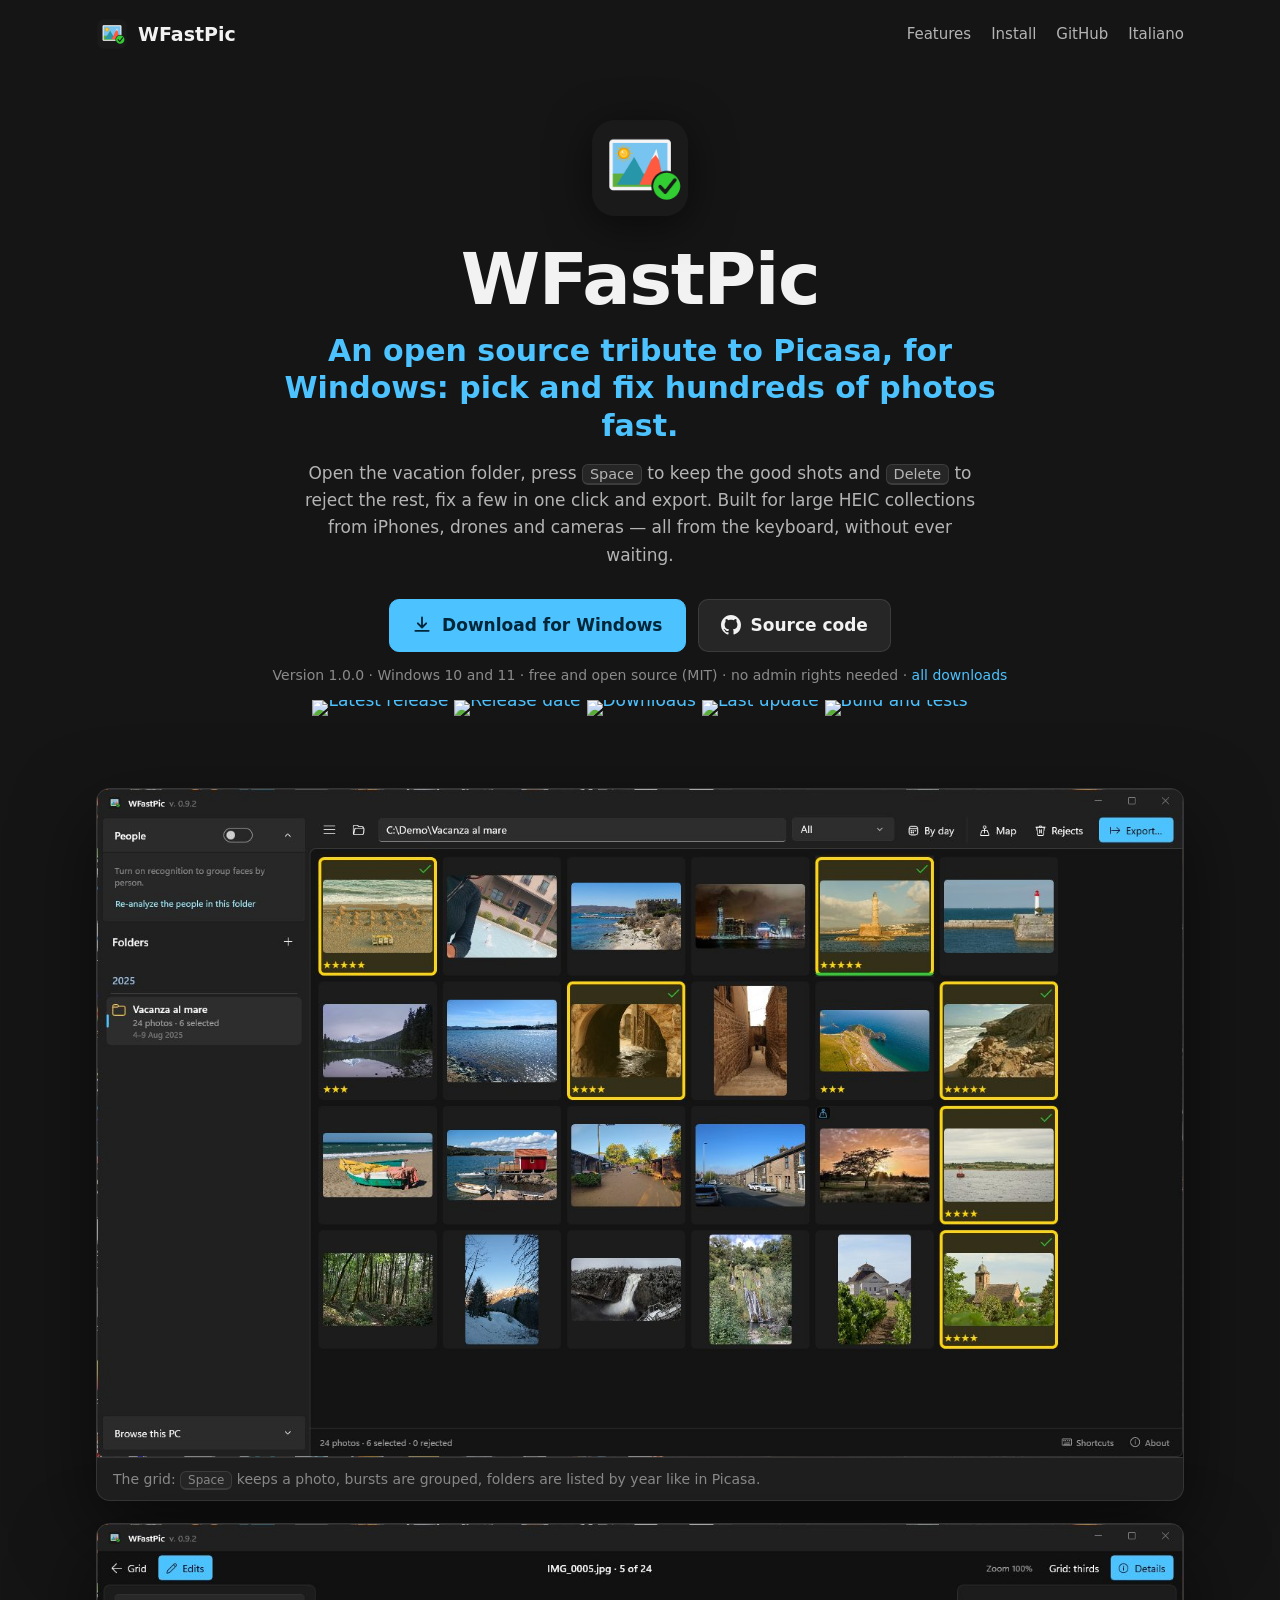
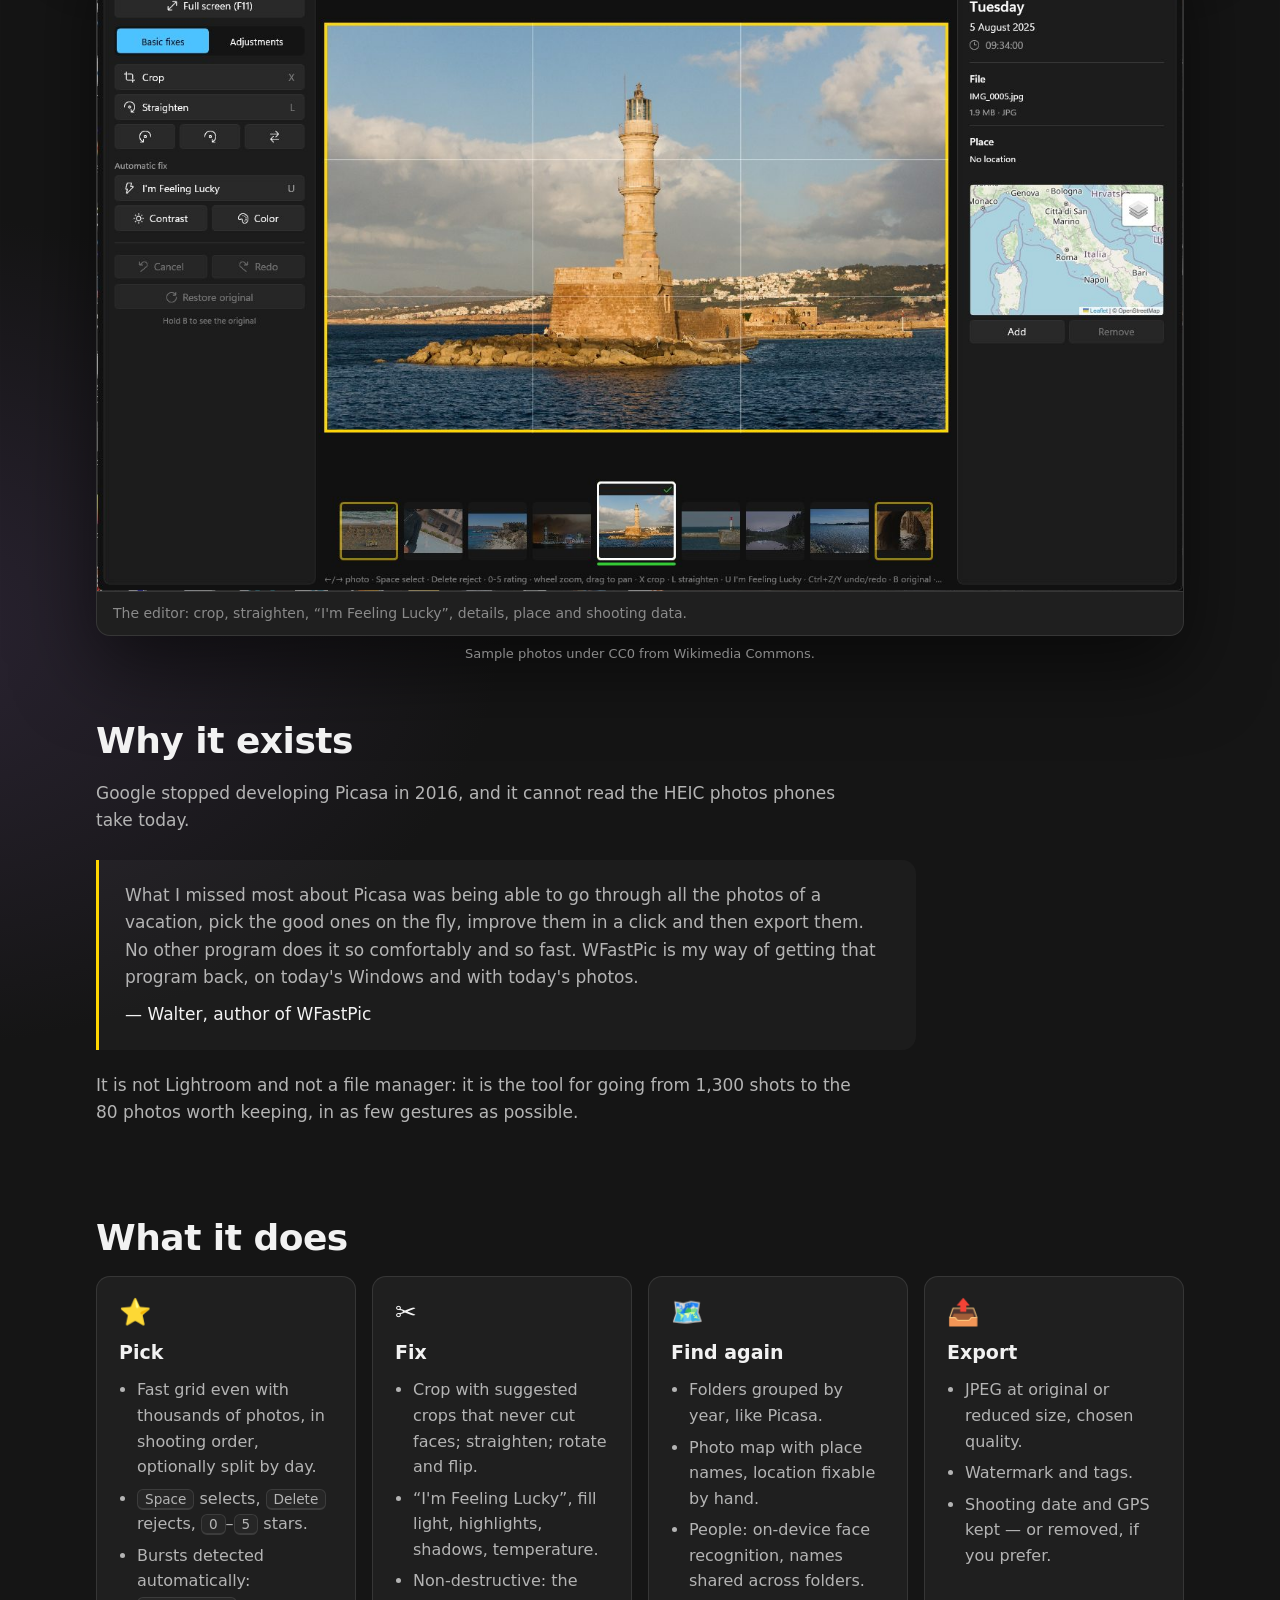
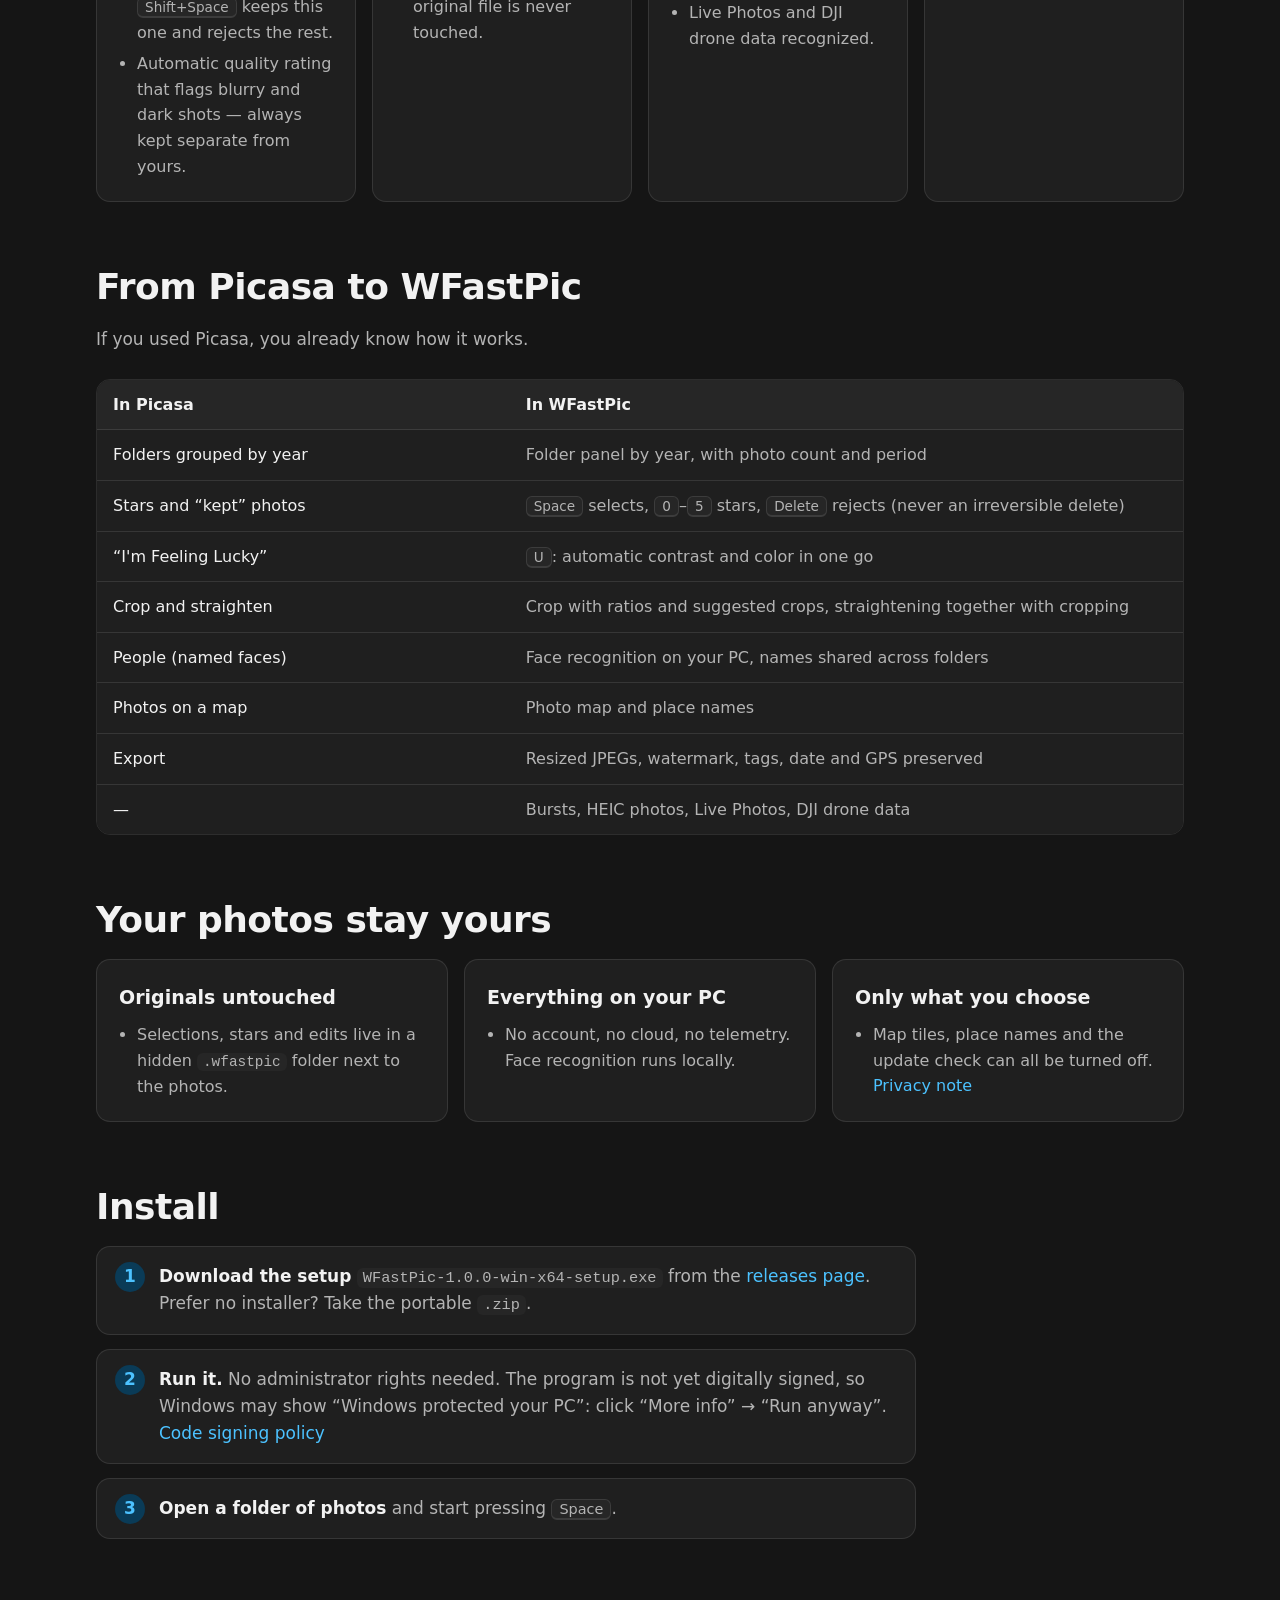
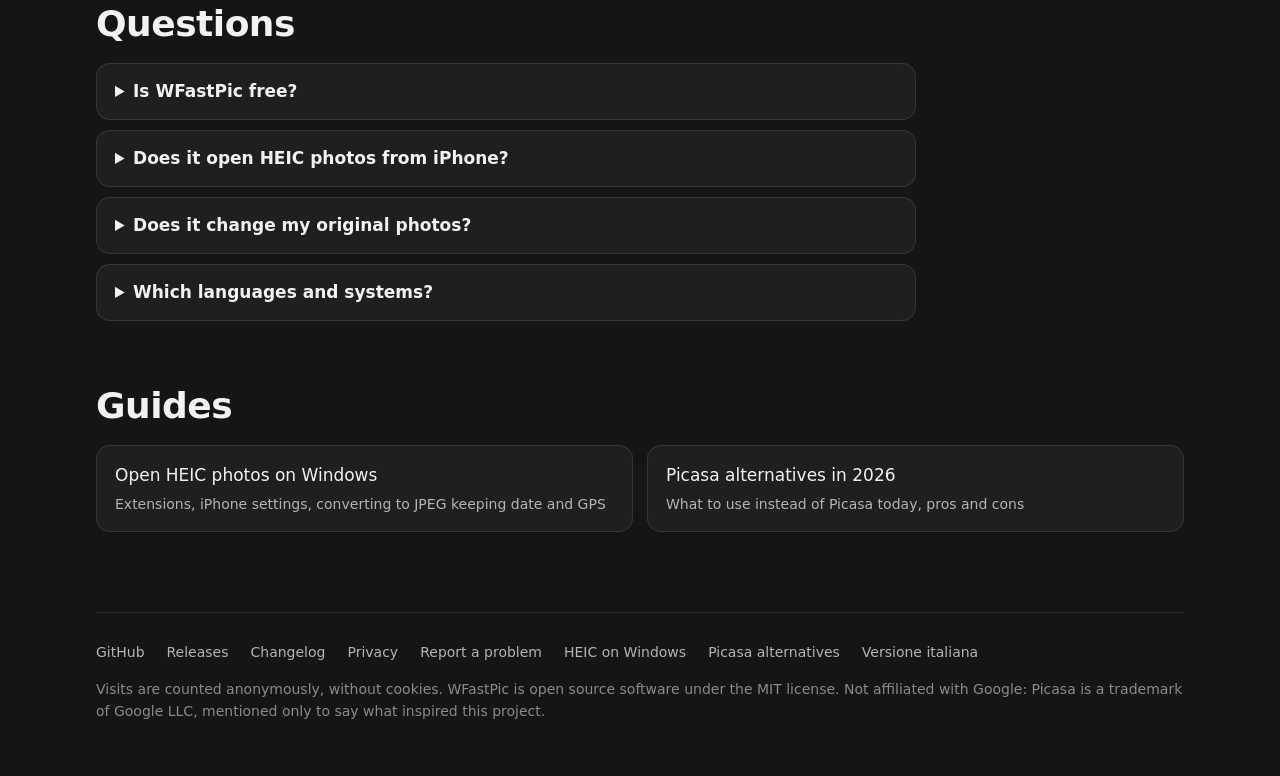
==== commit 10f7e60b: "Guide: foto HEIC su Windows e alternative a Picasa (IT/EN), collegate da home e sitemap; contatore a" ====
--- a/index.html
+++ b/index.html
@@ -208,7 +208,7 @@
   </details>
   <details>
     <summary>Does it open HEIC photos from iPhone?</summary>
-    <p>Yes, it is built for them. Windows needs the HEIF and HEVC extensions, which are usually already installed; if photos do not open, get them from the Microsoft Store.</p>
+    <p>Yes, it is built for them. Windows needs the HEIF and HEVC extensions, which are usually already installed; if photos do not open, get them from the Microsoft Store. Step by step: <a href="heic-photos-windows/">how to open HEIC photos on Windows</a>.</p>
   </details>
   <details>
     <summary>Does it change my original photos?</summary>
@@ -218,6 +218,14 @@
     <summary>Which languages and systems?</summary>
     <p>English and Italian. Windows 10 (1809 or later) and Windows 11.</p>
   </details>
+</section>
+
+<section id="guides">
+  <h2>Guides</h2>
+  <div class="altre-guide">
+    <a href="heic-photos-windows/">Open HEIC photos on Windows<span>Extensions, iPhone settings, converting to JPEG keeping date and GPS</span></a>
+    <a href="picasa-alternative/">Picasa alternatives in 2026<span>What to use instead of Picasa today, pros and cons</span></a>
+  </div>
 </section>
 </main>
 
@@ -228,6 +236,8 @@
     <a href="https://github.com/Walt7/WFastPic/blob/master/CHANGELOG.en.md">Changelog</a>
     <a href="https://github.com/Walt7/WFastPic/blob/master/PRIVACY.en.md">Privacy</a>
     <a href="https://github.com/Walt7/WFastPic/issues">Report a problem</a>
+    <a href="heic-photos-windows/">HEIC on Windows</a>
+    <a href="picasa-alternative/">Picasa alternatives</a>
     <a href="it/" hreflang="it" lang="it">Versione italiana</a>
   </div>
   <p>Visits are counted anonymously, without cookies. WFastPic is open source software under the MIT license. Not affiliated with Google: Picasa is a trademark of Google LLC, mentioned only to say what inspired this project.</p>
--- a/style.css
+++ b/style.css
@@ -213,3 +213,56 @@
 .badge a:hover { opacity: .85; }
 .badge img { height: 20px; width: auto; }
 .aggiornato { margin: 10px 0 0; font-size: 14px; color: var(--debole); }
+
+/* Guide (articoli) */
+.articolo { max-width: 780px; margin: 0 auto; padding-bottom: 8px; }
+.briciole { font-size: 14px; color: var(--debole); margin: 12px 0 0; }
+.briciole a { color: var(--tenue); }
+.articolo h1 { font-size: clamp(32px, 5.4vw, 48px); letter-spacing: -1px; margin: 14px 0 0; }
+.articolo .attacco { font-size: 19px; color: var(--tenue); margin: 18px 0 0; }
+.articolo .data { font-size: 14px; color: var(--debole); margin: 10px 0 0; }
+.articolo section { padding-top: 40px; }
+.articolo h2 { font-size: clamp(24px, 3.6vw, 30px); }
+.articolo h3 { margin-top: 24px; }
+.articolo p, .articolo li { color: #d6d6d6; }
+.articolo ul, .articolo ol { padding-left: 22px; }
+.articolo li + li { margin-top: 6px; }
+.articolo strong { color: var(--testo); }
+.indice {
+  margin: 28px 0 0; padding: 16px 20px;
+  background: var(--card); border: 1px solid var(--bordo); border-radius: var(--raggio);
+}
+.indice p { margin: 0 0 6px; font-weight: 600; color: var(--testo); }
+.indice ol { margin: 0; }
+.riquadro {
+  margin: 20px 0; padding: 16px 20px;
+  background: rgba(76, 194, 255, .07); border: 1px solid rgba(76, 194, 255, .3);
+  border-radius: var(--raggio);
+}
+.riquadro.attenzione { background: rgba(255, 214, 0, .06); border-color: rgba(255, 214, 0, .35); }
+.riquadro p { margin: 0; }
+.riquadro p + p { margin-top: 8px; }
+.alternativa {
+  margin: 16px 0; padding: 18px 22px;
+  background: var(--card); border: 1px solid var(--bordo); border-radius: var(--raggio);
+}
+.alternativa h3 { margin: 0 0 4px; }
+.alternativa .tipo { margin: 0 0 10px; font-size: 14px; color: var(--debole); }
+.alternativa.nostra { border-color: rgba(76, 194, 255, .45); }
+.alternativa ul { margin: 6px 0 0; }
+.invito {
+  margin: 40px 0 0; padding: 24px;
+  display: flex; flex-wrap: wrap; gap: 18px; align-items: center;
+  background: var(--card); border: 1px solid var(--bordo); border-radius: var(--raggio);
+}
+.invito img { width: 64px; height: 64px; }
+.invito div { flex: 1 1 260px; }
+.invito h2 { font-size: 22px; margin: 0 0 4px; }
+.invito p { margin: 0; color: var(--tenue); }
+.altre-guide { display: grid; grid-template-columns: repeat(auto-fit, minmax(240px, 1fr)); gap: 14px; }
+.altre-guide a {
+  display: block; padding: 16px 18px; color: var(--testo);
+  background: var(--card); border: 1px solid var(--bordo); border-radius: var(--raggio);
+}
+.altre-guide a:hover { text-decoration: none; border-color: rgba(76, 194, 255, .45); }
+.altre-guide span { display: block; font-size: 14px; color: var(--tenue); margin-top: 4px; }
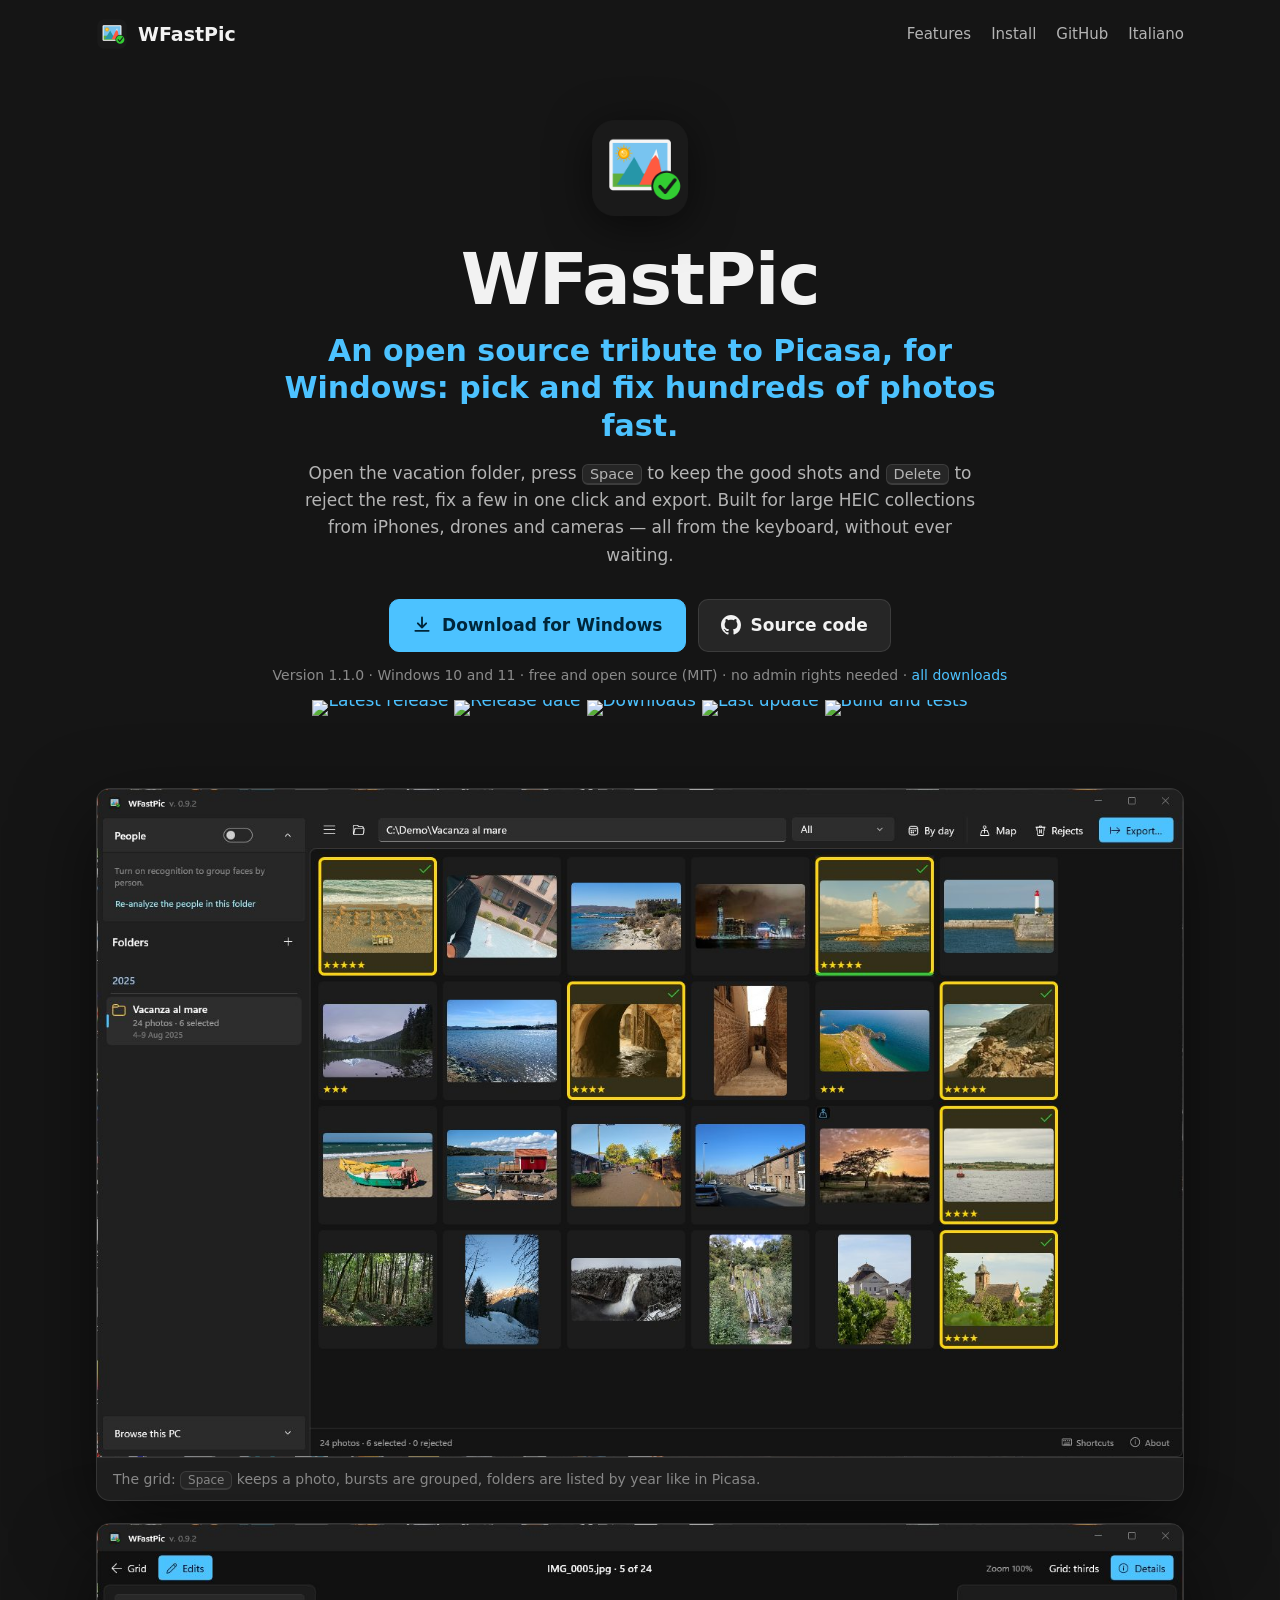
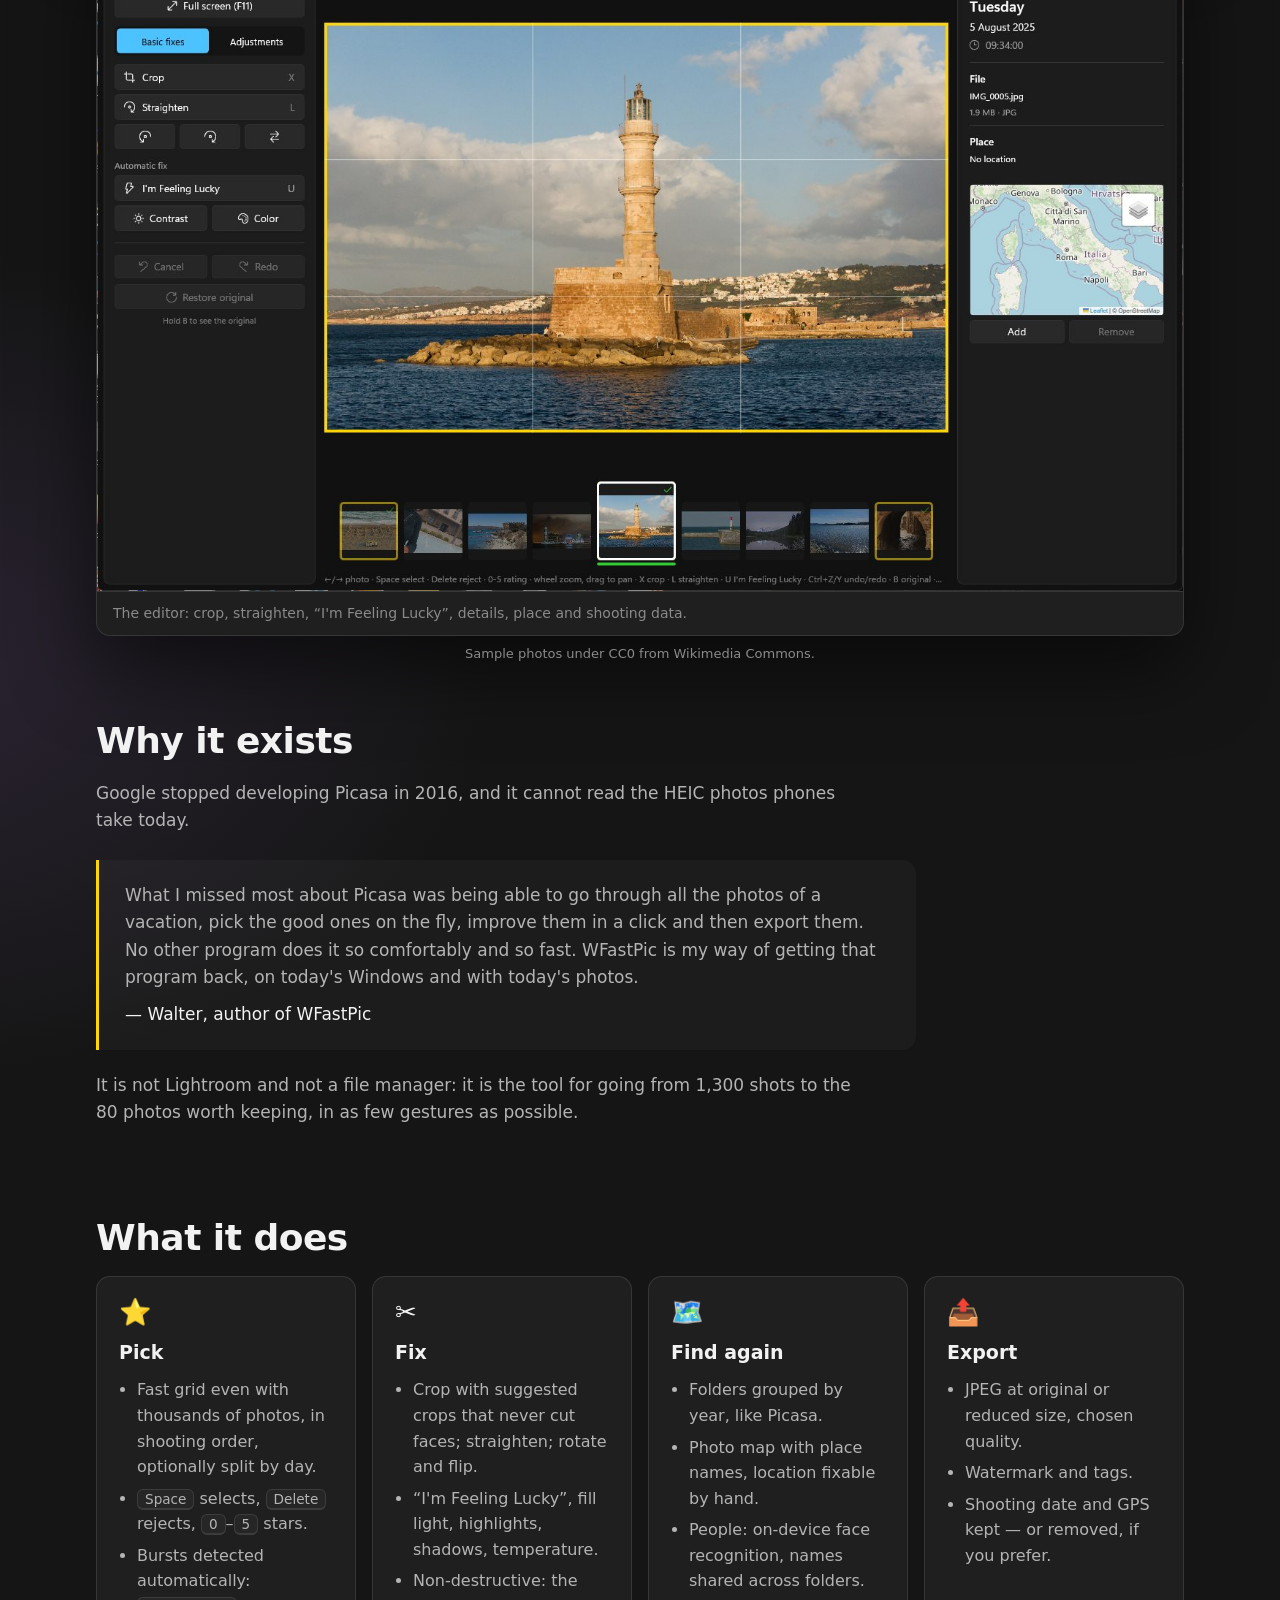
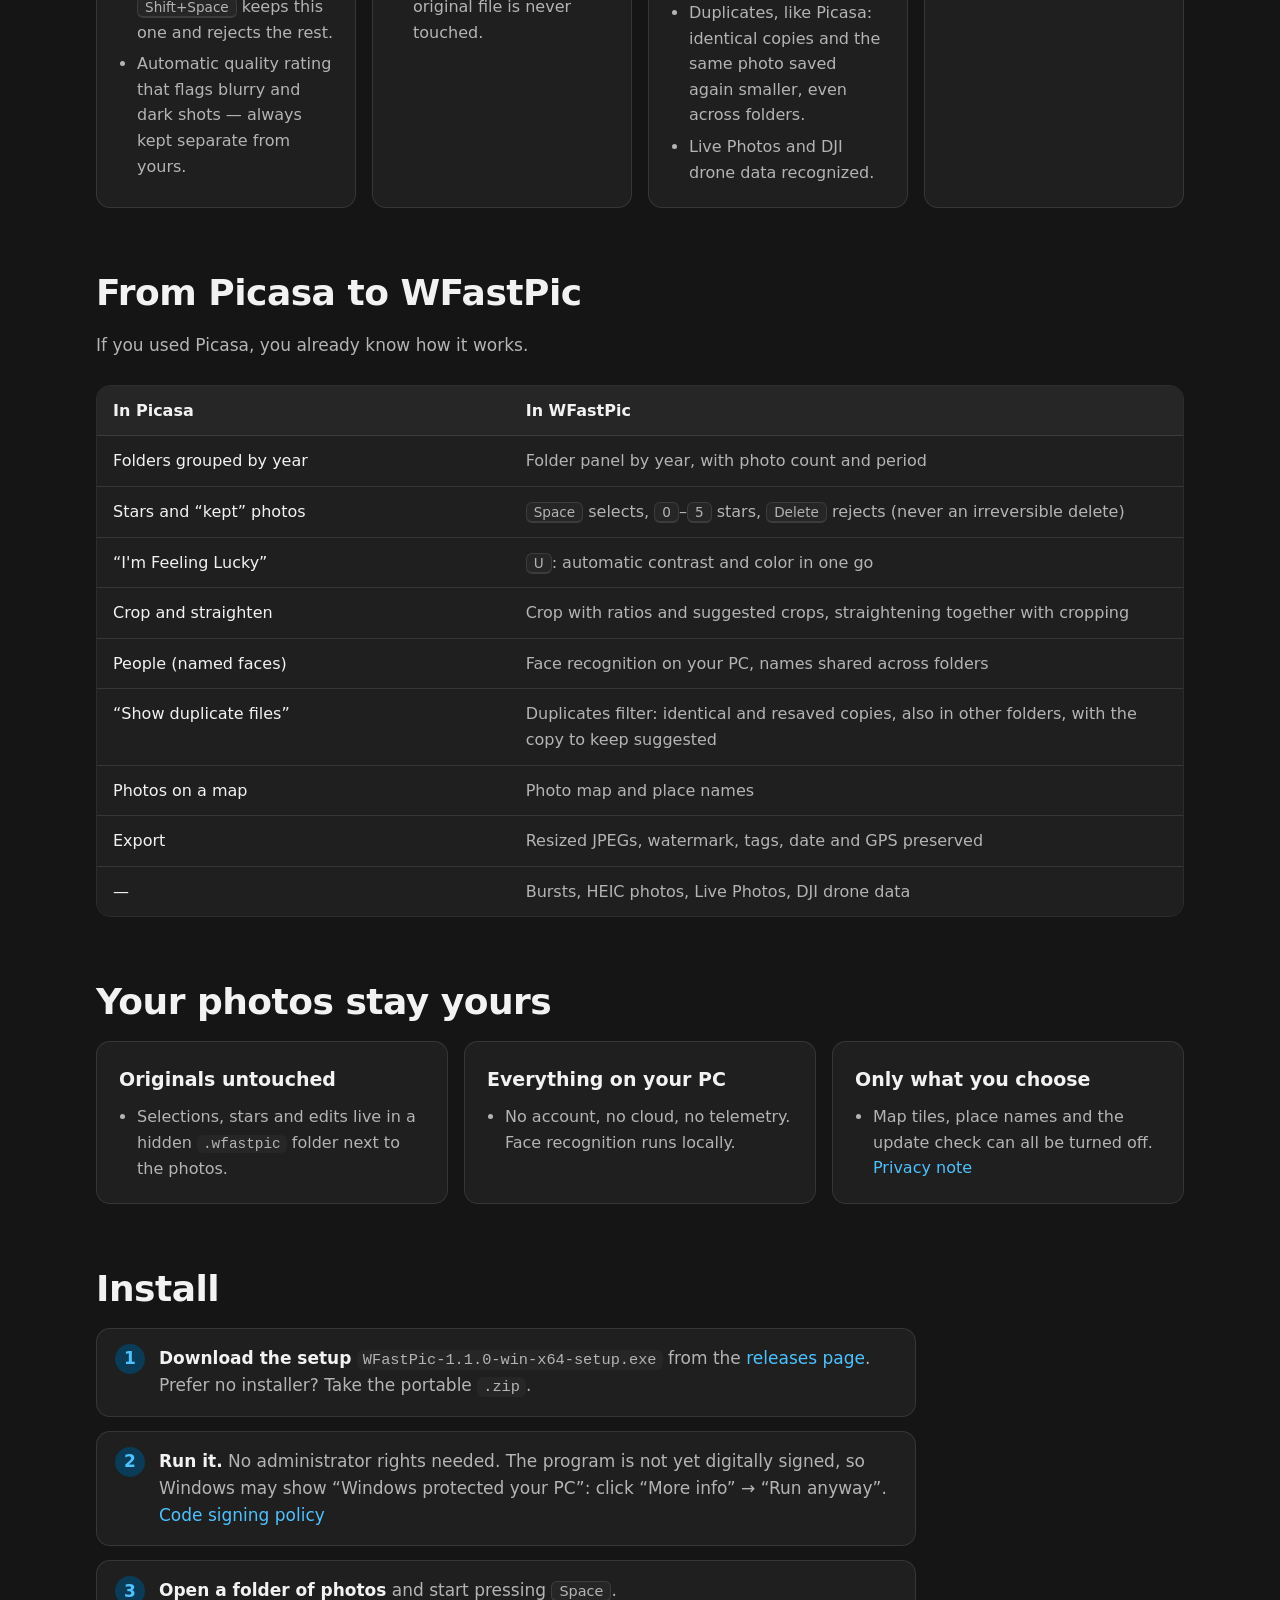
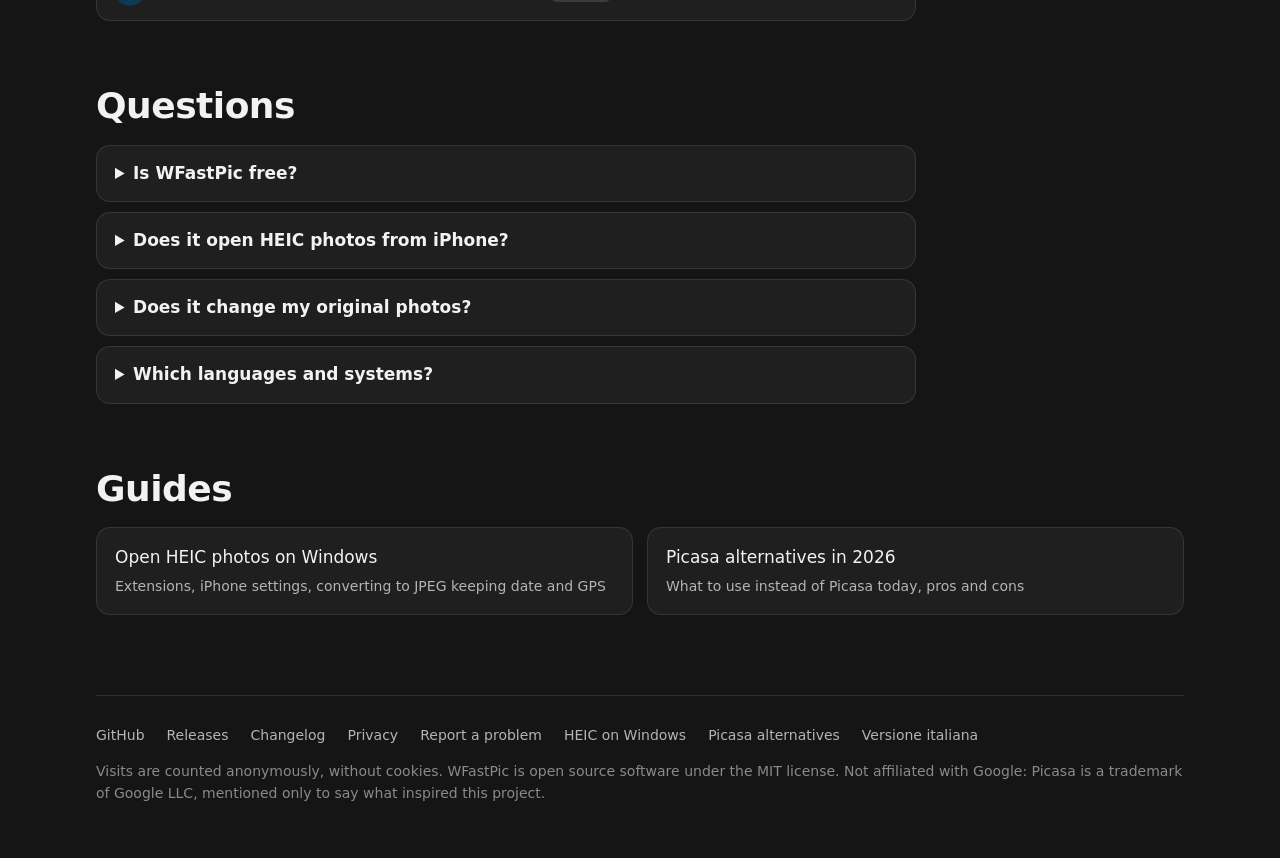
==== commit 6aef2975: "Versione 1.1.0: download del setup aggiornato, doppioni tra le funzioni e nel confronto con Picasa C" ====
--- a/index.html
+++ b/index.html
@@ -39,7 +39,7 @@
   "applicationCategory": "MultimediaApplication",
   "applicationSubCategory": "Photo viewer and organizer",
   "operatingSystem": "Windows 10, Windows 11",
-  "softwareVersion": "1.0.0",
+  "softwareVersion": "1.1.0",
   "url": "https://wfastpic.walterdev.eu/",
   "downloadUrl": "https://github.com/Walt7/WFastPic/releases/latest",
   "installUrl": "https://github.com/Walt7/WFastPic/releases/latest",
@@ -77,7 +77,7 @@
   <p class="slogan">An open source tribute to Picasa, for Windows: pick and fix hundreds of photos fast.</p>
   <p class="sotto">Open the vacation folder, press <kbd>Space</kbd> to keep the good shots and <kbd>Delete</kbd> to reject the rest, fix a few in one click and export. Built for large HEIC collections from iPhones, drones and cameras — all from the keyboard, without ever waiting.</p>
   <div class="azioni">
-    <a class="pulsante primario" href="https://github.com/Walt7/WFastPic/releases/download/v1.0.0/WFastPic-1.0.0-win-x64-setup.exe">
+    <a class="pulsante primario" href="https://github.com/Walt7/WFastPic/releases/download/v1.1.0/WFastPic-1.1.0-win-x64-setup.exe">
       <svg viewBox="0 0 24 24" fill="none" stroke="currentColor" stroke-width="2.2" stroke-linecap="round" stroke-linejoin="round" aria-hidden="true"><path d="M12 3v12m0 0-5-5m5 5 5-5M4 19h16"/></svg>
       Download for Windows
     </a>
@@ -86,7 +86,7 @@
       Source code
     </a>
   </div>
-  <p class="dettagli-download">Version 1.0.0 · Windows 10 and 11 · free and open source (MIT) · no admin rights needed · <a href="https://github.com/Walt7/WFastPic/releases/latest">all downloads</a></p>
+  <p class="dettagli-download">Version 1.1.0 · Windows 10 and 11 · free and open source (MIT) · no admin rights needed · <a href="https://github.com/Walt7/WFastPic/releases/latest">all downloads</a></p>
   <p class="badge">
     <a href="https://github.com/Walt7/WFastPic/releases/latest"><img src="https://img.shields.io/github/v/release/Walt7/WFastPic?label=release&amp;color=2ea44f&amp;labelColor=2a2a2a" height="20" alt="Latest release"></a>
     <a href="https://github.com/Walt7/WFastPic/releases/latest"><img src="https://img.shields.io/github/release-date/Walt7/WFastPic?label=released&amp;color=4cc2ff&amp;labelColor=2a2a2a" height="20" alt="Release date"></a>
@@ -147,6 +147,7 @@
         <li>Folders grouped by year, like Picasa.</li>
         <li>Photo map with place names, location fixable by hand.</li>
         <li>People: on-device face recognition, names shared across folders.</li>
+        <li>Duplicates, like Picasa: identical copies and the same photo saved again smaller, even across folders.</li>
         <li>Live Photos and DJI drone data recognized.</li>
       </ul>
     </div>
@@ -174,6 +175,7 @@
         <tr><td>“I'm Feeling Lucky”</td><td><kbd>U</kbd>: automatic contrast and color in one go</td></tr>
         <tr><td>Crop and straighten</td><td>Crop with ratios and suggested crops, straightening together with cropping</td></tr>
         <tr><td>People (named faces)</td><td>Face recognition on your PC, names shared across folders</td></tr>
+        <tr><td>“Show duplicate files”</td><td>Duplicates filter: identical and resaved copies, also in other folders, with the copy to keep suggested</td></tr>
         <tr><td>Photos on a map</td><td>Photo map and place names</td></tr>
         <tr><td>Export</td><td>Resized JPEGs, watermark, tags, date and GPS preserved</td></tr>
         <tr><td>—</td><td>Bursts, HEIC photos, Live Photos, DJI drone data</td></tr>
@@ -194,7 +196,7 @@
 <section id="install">
   <h2>Install</h2>
   <ol class="passi">
-    <li><strong>Download the setup</strong> <code>WFastPic-1.0.0-win-x64-setup.exe</code> from the <a href="https://github.com/Walt7/WFastPic/releases/latest">releases page</a>. Prefer no installer? Take the portable <code>.zip</code>.</li>
+    <li><strong>Download the setup</strong> <code>WFastPic-1.1.0-win-x64-setup.exe</code> from the <a href="https://github.com/Walt7/WFastPic/releases/latest">releases page</a>. Prefer no installer? Take the portable <code>.zip</code>.</li>
     <li><strong>Run it.</strong> No administrator rights needed. The program is not yet digitally signed, so Windows may show “Windows protected your PC”: click “More info” → “Run anyway”. <a href="https://github.com/Walt7/WFastPic/blob/master/CODE_SIGNING.md">Code signing policy</a></li>
     <li><strong>Open a folder of photos</strong> and start pressing <kbd>Space</kbd>.</li>
   </ol>
